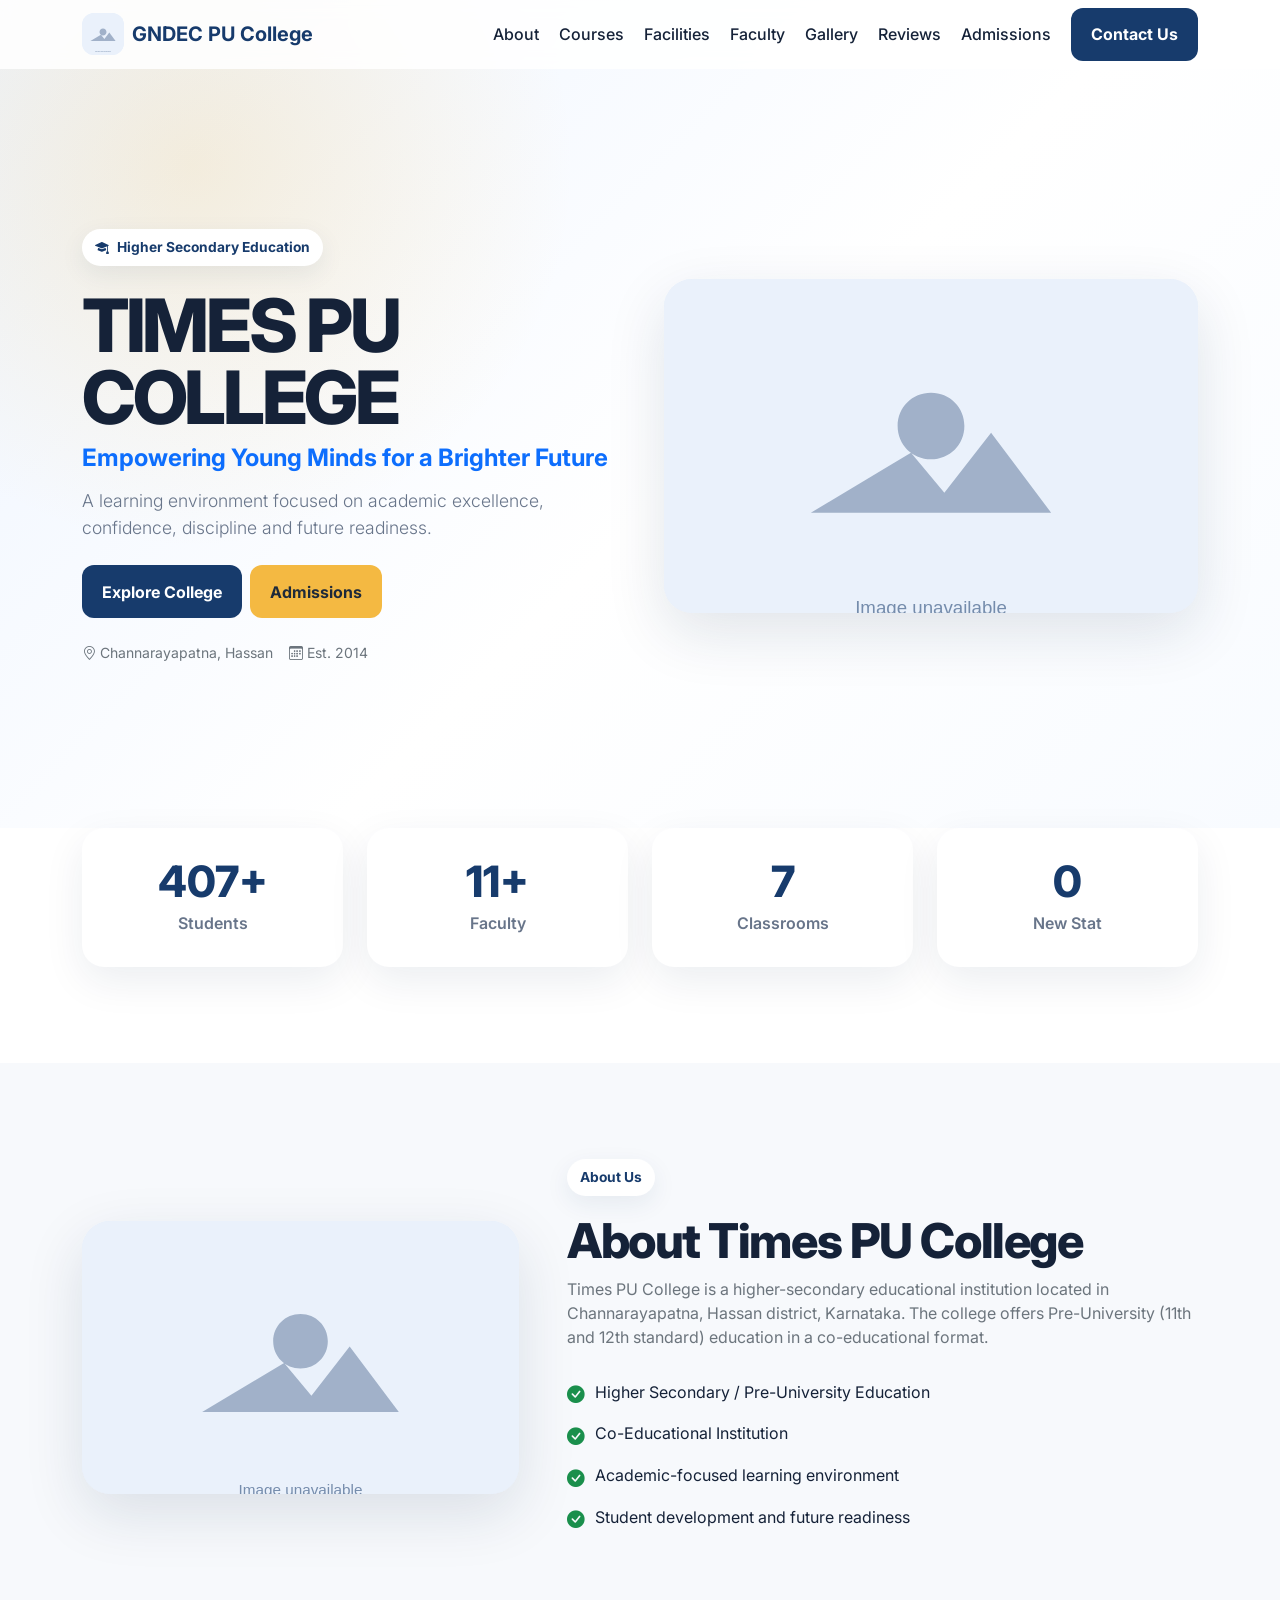
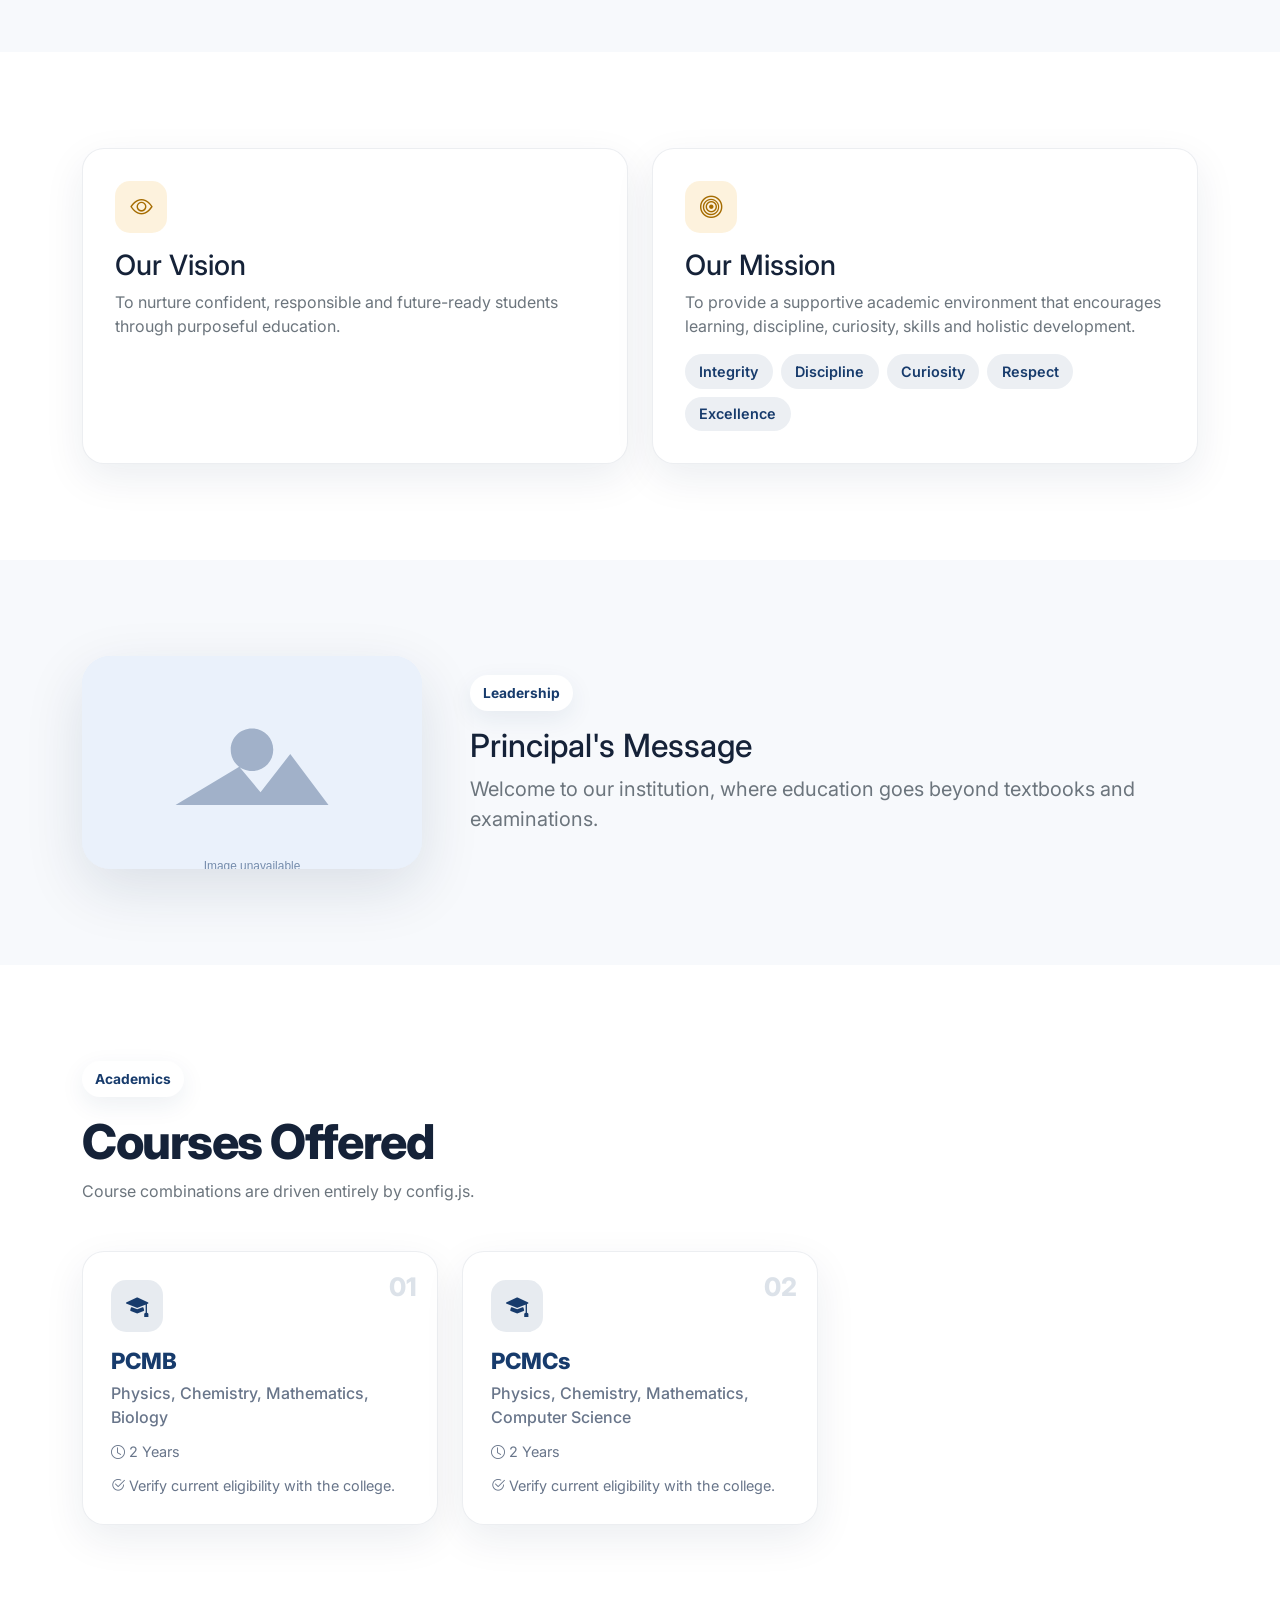
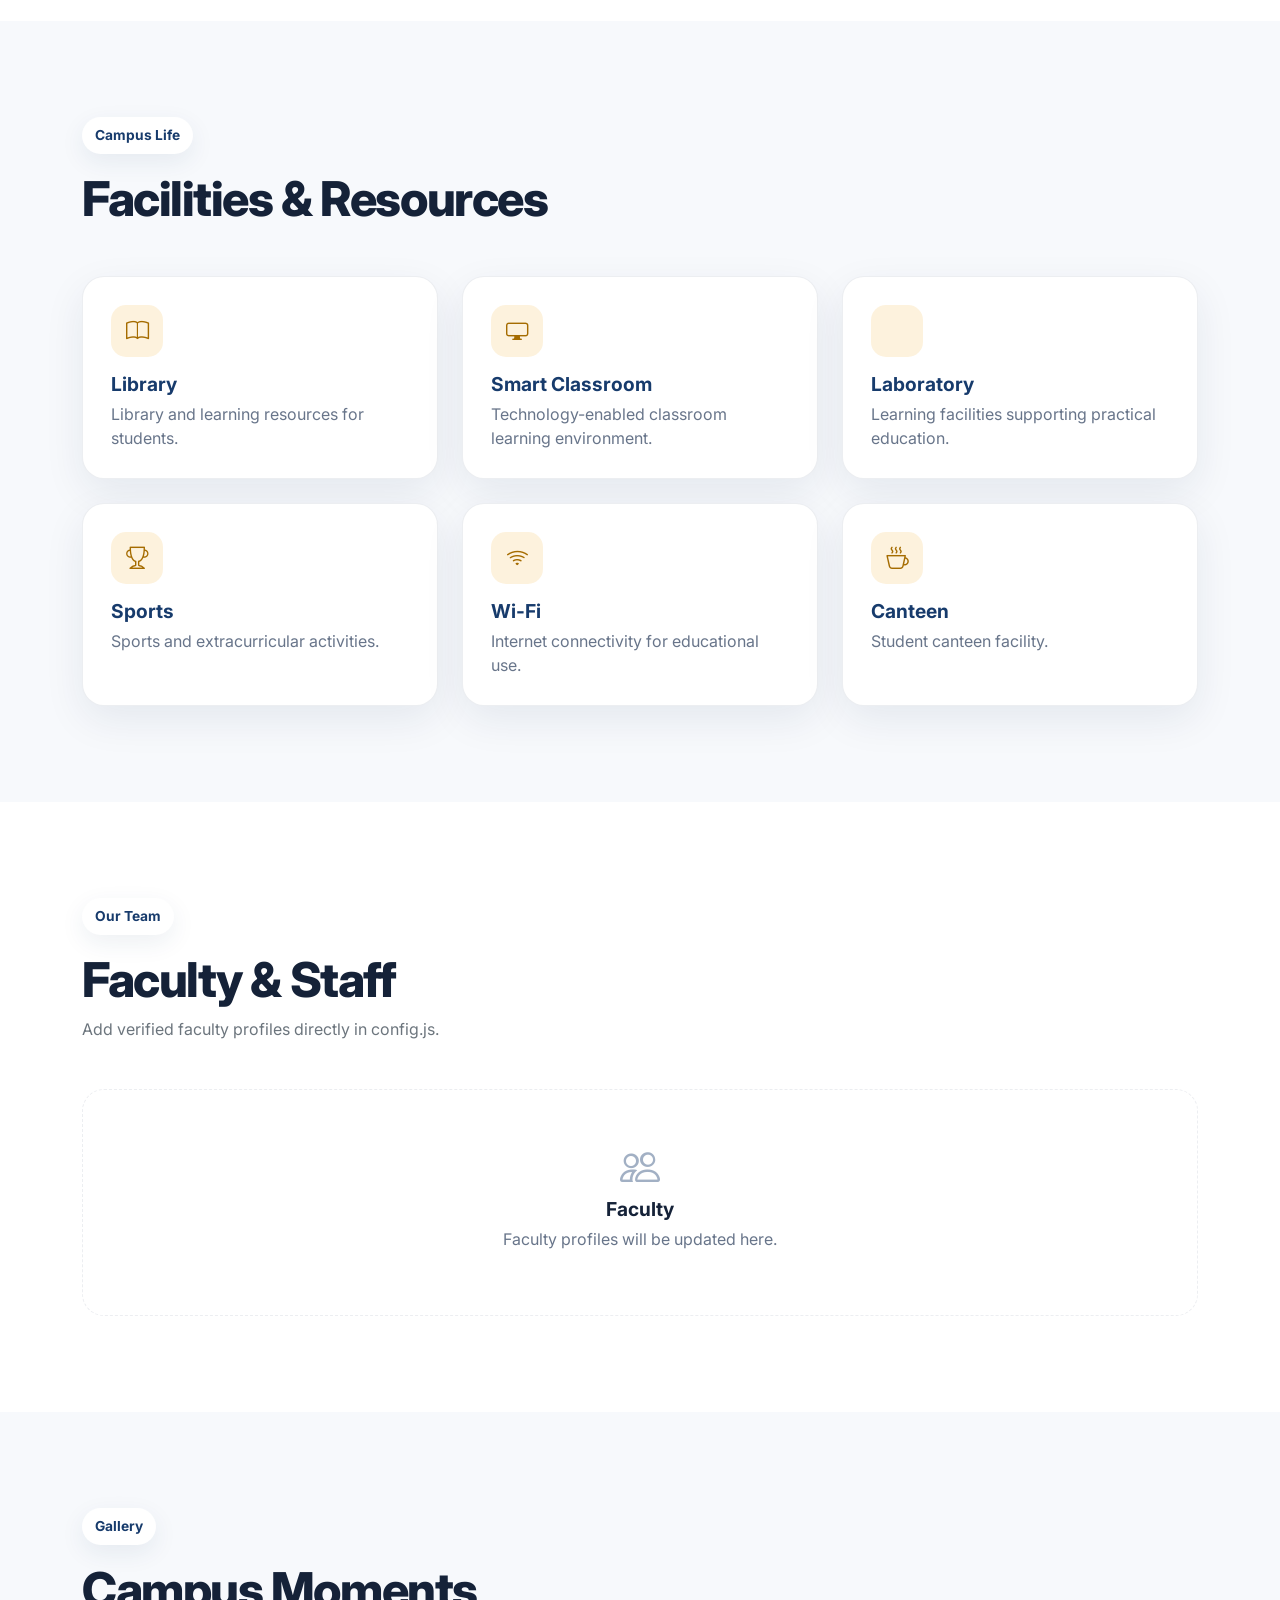
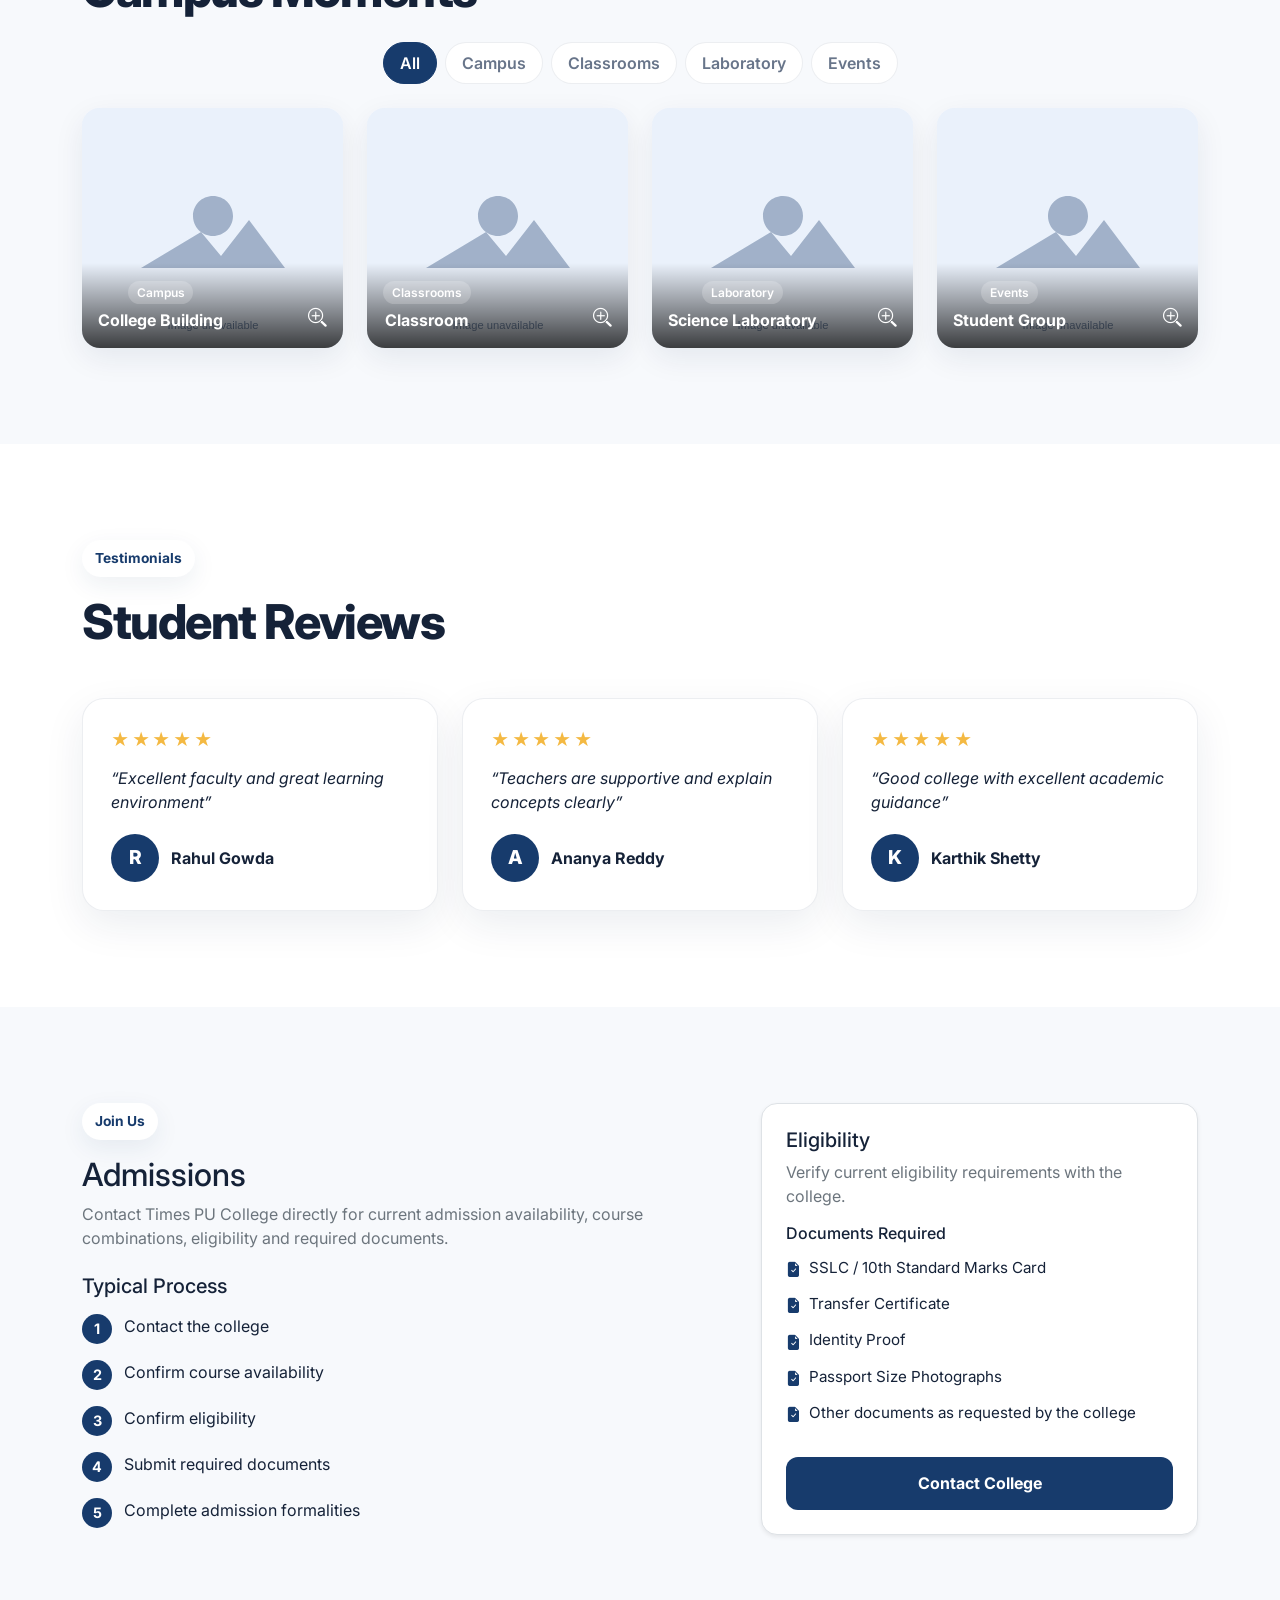
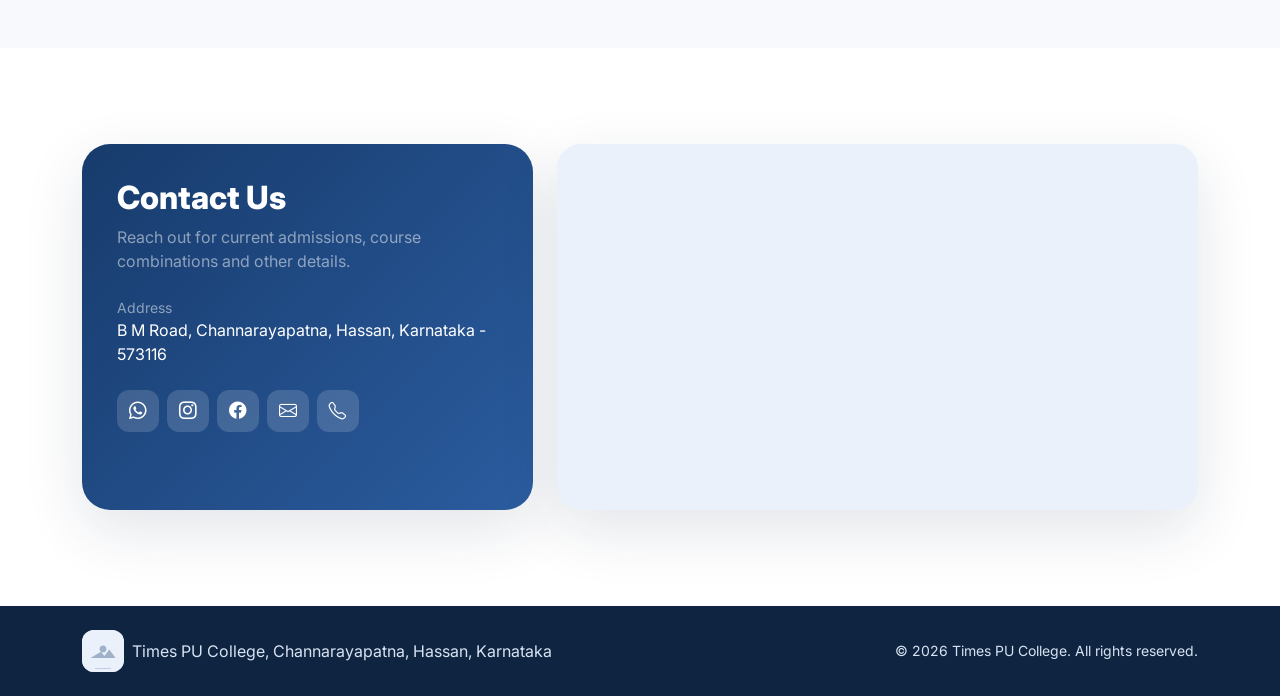
==== index.html @ 8fc11f00 "Add files via upload" ====
<!doctype html>
<html lang="en">
<head>
    <meta charset="utf-8">
    <meta name="viewport" content="width=device-width, initial-scale=1">
    <meta name="theme-color" content="#173b6c">
    <meta name="description" content="">
    <meta name="keywords" content="">
    <meta name="author" content="">
    <title>College</title>
    <link id="favicon" rel="icon" href="">
    <link rel="preconnect" href="https://fonts.googleapis.com">
    <link rel="preconnect" href="https://fonts.gstatic.com" crossorigin>
    <link href="https://fonts.googleapis.com/css2?family=Inter:wght@400;500;600;700;800&display=swap" rel="stylesheet">
    <link href="https://cdn.jsdelivr.net/npm/bootstrap@5.3.3/dist/css/bootstrap.min.css" rel="stylesheet">
    <link href="https://cdn.jsdelivr.net/npm/bootstrap-icons@1.11.3/font/bootstrap-icons.css" rel="stylesheet">
    <link rel="stylesheet" href="styles.css">
</head>
<body>

    <!-- Page loader -->
    <div id="pageLoader" class="loader">
        <div class="loader-wrap">
            <div class="loader-inner">
                <div class="loader-ring"></div>
                <img id="loaderLogo" class="loader-logo" alt="" data-college-logo>
            </div>
            <div id="loaderTitle" class="loader-brand"></div>
            <div id="loaderSubtitle" class="loader-subbrand"></div>
        </div>
    </div>

    <!-- Navigation -->
    <nav id="mainNavbar" class="navbar navbar-expand-lg fixed-top">
        <div class="container">
            <a class="navbar-brand d-flex align-items-center gap-2" href="#home">
                <img id="navLogo" class="brand-mark" alt="" data-college-logo>
                <span id="navCollegeName" class="fw-bold"></span>
            </a>
            <button class="navbar-toggler" type="button" data-bs-toggle="collapse" data-bs-target="#mainNav" aria-controls="mainNav" aria-expanded="false" aria-label="Toggle navigation">
                <span class="navbar-toggler-icon"></span>
            </button>
            <div id="mainNav" class="collapse navbar-collapse">
                <ul class="navbar-nav ms-auto align-items-lg-center gap-lg-1">
                    <li class="nav-item"><a class="nav-link" href="#about">About</a></li>
                    <li class="nav-item"><a class="nav-link" href="#courses">Courses</a></li>
                    <li class="nav-item"><a class="nav-link" href="#facilities">Facilities</a></li>
                    <li class="nav-item"><a class="nav-link" href="#faculty">Faculty</a></li>
                    <li class="nav-item"><a class="nav-link" href="#gallery">Gallery</a></li>
                    <li class="nav-item"><a class="nav-link" href="#reviews">Reviews</a></li>
                    <li class="nav-item"><a class="nav-link" href="#admissions">Admissions</a></li>
                    <li class="nav-item ms-lg-2"><a class="btn btn-brand" href="#contact">Contact Us</a></li>
                </ul>
            </div>
        </div>
    </nav>

    <!-- Hero -->
    <header id="home" class="hero">
        <div class="container">
            <div class="row align-items-center g-5">
                <div class="col-lg-6 reveal">
                    <span class="eyebrow"><i class="bi bi-mortarboard-fill"></i> Higher Secondary Education</span>
                    <h1 id="heroTitle" class="mt-4"></h1>
                    <h3 id="heroSubtitle" class="text-primary fw-bold"></h3>
                    <p id="heroDescription" class="lead mt-3"></p>
                    <div class="d-flex flex-wrap gap-2 mt-4">
                        <a id="heroPrimaryBtn" class="btn btn-brand" href="#about"></a>
                        <a id="heroSecondaryBtn" class="btn btn-gold" href="#admissions"></a>
                    </div>
                    <div class="d-flex flex-wrap gap-3 small text-secondary mt-4">
                        <span id="heroLocationWrap" class="d-none"><i class="bi bi-geo-alt me-1"></i><span id="heroLocation"></span></span>
                        <span id="heroEstYearWrap" class="d-none"><i class="bi bi-calendar3 me-1"></i>Est. <span id="heroEstYear"></span></span>
                    </div>
                </div>
                <div class="col-lg-6">
                    <img id="heroImage" class="hero-image reveal" alt="">
                </div>
            </div>
        </div>
    </header>

    <!-- Statistics -->
    <section id="statsSection" class="section-pad pt-0">
        <div class="container">
            <div id="statsGrid" class="row g-4"></div>
        </div>
    </section>

    <!-- About -->
    <section id="about" class="section-pad soft">
        <div class="container">
            <div class="row align-items-center g-5">
                <div class="col-lg-5">
                    <img id="aboutImage" class="hero-image" alt="">
                </div>
                <div class="col-lg-7">
                    <div class="section-title">
                        <span class="eyebrow">About Us</span>
                        <h2 id="aboutTitle" class="mt-3"></h2>
                        <p id="aboutDescription" class="text-secondary"></p>
                    </div>
                    <ul id="aboutHighlights" class="highlight-list list-unstyled mt-4"></ul>
                </div>
            </div>
        </div>
    </section>

    <!-- Vision & Mission -->
    <section id="visionMissionSection" class="section-pad">
        <div class="container">
            <div class="row g-4">
                <div class="col-lg-6">
                    <div class="v-card h-100">
                        <div class="feature-icon mb-3"><i class="bi bi-eye"></i></div>
                        <h3>Our Vision</h3>
                        <p id="visionText" class="text-secondary mb-0"></p>
                    </div>
                </div>
                <div class="col-lg-6">
                    <div class="v-card h-100">
                        <div class="feature-icon mb-3"><i class="bi bi-bullseye"></i></div>
                        <h3>Our Mission</h3>
                        <p id="missionText" class="text-secondary mb-3"></p>
                        <div id="valuesGrid" class="values-grid"></div>
                    </div>
                </div>
            </div>
        </div>
    </section>

    <!-- Principal -->
    <section id="principalSection" class="section-pad soft">
        <div class="container">
            <div class="row align-items-center g-5">
                <div class="col-lg-4">
                    <img id="principalImage" class="hero-image" alt="">
                </div>
                <div class="col-lg-8">
                    <span class="eyebrow">Leadership</span>
                    <h2 class="mt-3">Principal's Message</h2>
                    <div id="principalMessage" class="fs-5 text-secondary mb-3"></div>
                    <div id="principalName" class="fw-bold"></div>
                    <div id="principalDesignation" class="text-primary fw-semibold"></div>
                    <div id="principalPlaceholder" class="alert alert-light border mt-3 d-none">Principal information can be added through config.js.</div>
                </div>
            </div>
        </div>
    </section>

    <!-- Courses -->
    <section id="courses" class="section-pad">
        <div class="container">
            <div class="section-title mb-5">
                <span class="eyebrow">Academics</span>
                <h2 class="mt-3">Courses Offered</h2>
                <p class="text-secondary">Course combinations are driven entirely by config.js.</p>
            </div>
            <div id="coursesGrid" class="row g-4"></div>
        </div>
    </section>

    <!-- Facilities -->
    <section id="facilities" class="section-pad soft">
        <div class="container">
            <div class="section-title mb-5">
                <span class="eyebrow">Campus Life</span>
                <h2 class="mt-3">Facilities &amp; Resources</h2>
            </div>
            <div id="facilitiesGrid" class="row g-4"></div>
        </div>
    </section>

    <!-- Faculty -->
    <section id="faculty" class="section-pad">
        <div class="container">
            <div class="section-title mb-5">
                <span class="eyebrow">Our Team</span>
                <h2 class="mt-3">Faculty &amp; Staff</h2>
                <p class="text-secondary">Add verified faculty profiles directly in config.js.</p>
            </div>
            <div id="facultyGrid" class="row g-4"></div>
        </div>
    </section>

    <!-- Achievements (auto-hidden when empty) -->
    <section id="achievementsSection" class="section-pad soft d-none">
        <div class="container">
            <div class="section-title mb-5">
                <span class="eyebrow">Milestones</span>
                <h2 class="mt-3">Achievements</h2>
            </div>
            <div id="achievementsGrid" class="row g-4"></div>
        </div>
    </section>

    <!-- Gallery -->
    <section id="gallery" class="section-pad soft">
        <div class="container">
            <div class="section-title mb-4">
                <span class="eyebrow">Gallery</span>
                <h2 class="mt-3">Campus Moments</h2>
            </div>
            <div id="galleryFilters" class="gallery-filters mb-4"></div>
            <div id="galleryGrid" class="row g-4"></div>
        </div>
    </section>

    <!-- Reviews -->
    <section id="reviews" class="section-pad">
        <div class="container">
            <div class="section-title mb-5">
                <span class="eyebrow">Testimonials</span>
                <h2 class="mt-3">Student Reviews</h2>
            </div>
            <div id="reviewsGrid" class="row g-4"></div>
        </div>
    </section>

    <!-- Admissions -->
    <section id="admissions" class="section-pad soft">
        <div class="container">
            <div class="row g-5 align-items-start">
                <div class="col-lg-7">
                    <span class="eyebrow">Join Us</span>
                    <h2 id="admissionTitle" class="mt-3"></h2>
                    <p id="admissionDescription" class="text-secondary"></p>
                    <h5 class="mt-4">Typical Process</h5>
                    <ol id="admissionProcess" class="process-list list-unstyled"></ol>
                </div>
                <div class="col-lg-5">
                    <div class="p-4 rounded-4 bg-white shadow-sm border">
                        <h5>Eligibility</h5>
                        <p id="admissionEligibility" class="text-secondary"></p>
                        <h6 id="admissionDocumentsTitle" class="mt-3 d-none">Documents Required</h6>
                        <ul id="admissionDocuments" class="documents-list list-unstyled"></ul>
                        <a href="#contact" class="btn btn-brand w-100 mt-2">Contact College</a>
                    </div>
                </div>
            </div>
        </div>
    </section>

    <!-- Contact -->
    <section id="contact" class="section-pad">
        <div class="container">
            <div class="row g-4 align-items-stretch">
                <div class="col-lg-5">
                    <div class="contact-card h-100">
                        <h2>Contact Us</h2>
                        <p class="text-white-50">Reach out for current admissions, course combinations and other details.</p>
                        <div class="mt-4">
                            <div id="contactAddressWrap" class="mb-3 d-none">
                                <div class="small text-white-50">Address</div>
                                <div id="contactAddress"></div>
                            </div>
                            <div id="contactPhone1Wrap" class="mb-3 d-none">
                                <div class="small text-white-50">Phone</div>
                                <a id="contactPhone1" href="#"></a>
                            </div>
                            <div id="contactPhone2Wrap" class="mb-3 d-none">
                                <div class="small text-white-50">Alternate Phone</div>
                                <a id="contactPhone2" href="#"></a>
                            </div>
                            <div id="contactEmailWrap" class="mb-3 d-none">
                                <div class="small text-white-50">Email</div>
                                <a id="contactEmail" href="#"></a>
                            </div>
                            <div id="officeHoursWrap" class="mb-3 d-none">
                                <div class="small text-white-50">Office Hours</div>
                                <div id="officeHours"></div>
                            </div>
                        </div>
                        <div id="socialLinks" class="d-flex flex-wrap gap-2 mt-4" ></div>
                    </div>
                </div>
                <div class="col-lg-7">
                    <iframe id="mapFrame" class="map-frame" loading="lazy" allowfullscreen referrerpolicy="no-referrer-when-downgrade" title="Map"></iframe>
                </div>
            </div>
        </div>
    </section>

    <!-- Footer -->
    <footer class="footer py-4">
        <div class="container d-flex flex-column flex-md-row align-items-center justify-content-between gap-3">
            <div class="d-flex align-items-center gap-2">
                <img id="footerLogo" class="brand-mark" alt="" data-college-logo>
                <span id="footerText"></span>
            </div>
            <div class="small">
                &copy; <span id="currentYear"></span> <span id="footerCollegeName"></span>. All rights reserved.
            </div>
        </div>
    </footer>

    <!-- Gallery Modal -->
    <div class="modal fade" id="galleryModal" tabindex="-1" aria-hidden="true">
        <div class="modal-dialog modal-xl modal-dialog-centered">
            <div class="modal-content bg-dark border-0">
                <div class="modal-header border-0">
                    <div>
                        <h5 id="galleryModalTitle" class="modal-title text-white"></h5>
                        <small id="galleryModalDescription" class="text-white-50"></small>
                    </div>
                    <button type="button" class="btn-close btn-close-white" data-bs-dismiss="modal" aria-label="Close"></button>
                </div>
                <div class="modal-body pt-0">
                    <img id="galleryModalImage" class="w-100 rounded-3" alt="">
                </div>
            </div>
        </div>
    </div>

    <script src="config.js"></script>
    <script src="script.js"></script>
    <script src="https://cdn.jsdelivr.net/npm/bootstrap@5.3.3/dist/js/bootstrap.bundle.min.js"></script>
</body>
</html>
---- styles.css ----
/*
 * =========================================================
 *  COLLEGE WEBSITE - STYLES
 * =========================================================
 *  Styling only. No college-specific content.
 * =========================================================
 */

:root {
    --primary: #173b6c;
    --primary-dark: #102e54;
    --secondary: #f4b942;
    --ink: #152238;
    --muted: #68758a;
    --surface: #f7f9fc;
    --border: rgba(20, 40, 80, 0.08);
    --shadow: 0 20px 60px rgba(18, 42, 74, 0.12);
}

* {
    box-sizing: border-box;
}

html {
    scroll-behavior: smooth;
}

body {
    font-family: "Inter", system-ui, -apple-system, BlinkMacSystemFont, "Segoe UI", sans-serif;
    color: var(--ink);
    background: #fff;
    -webkit-font-smoothing: antialiased;
}


/* =========================================================
 * NAVBAR
 * ========================================================= */

.navbar {
    transition: background-color 0.25s ease, box-shadow 0.25s ease;
    background: rgba(255, 255, 255, 0.85);
    backdrop-filter: blur(8px);
    -webkit-backdrop-filter: blur(8px);
}

.navbar.navbar-scrolled {
    background: rgba(255, 255, 255, 0.97);
    box-shadow: 0 8px 28px rgba(20, 40, 80, 0.10);
}

.navbar-brand {
    color: var(--primary);
    font-weight: 800;
}

.navbar-brand:hover {
    color: var(--primary-dark);
}

.brand-mark {
    width: 42px;
    height: 42px;
    border-radius: 12px;
    object-fit: cover;
    background: #eaf1fb;
}

.nav-link {
    color: var(--ink);
    font-weight: 500;
    position: relative;
}

.nav-link:hover,
.nav-link.active {
    color: var(--primary);
}

.nav-link.active::after {
    content: "";
    position: absolute;
    left: 0.5rem;
    right: 0.5rem;
    bottom: 0.1rem;
    height: 2px;
    background: var(--secondary);
    border-radius: 2px;
}


/* =========================================================
 * HERO
 * ========================================================= */

.hero {
    min-height: 92vh;
    display: grid;
    place-items: center;
    background:
        radial-gradient(circle at 15% 20%, rgba(244, 185, 66, 0.18), transparent 30%),
        linear-gradient(135deg, #edf4ff 0%, #fff 55%, #f8fbff 100%);
    padding: 9rem 0 5rem;
}

.hero-image {
    border-radius: 28px;
    box-shadow: var(--shadow);
    width: 100%;
    aspect-ratio: 16 / 10;
    object-fit: cover;
    background: #eaf1fb;
}

.eyebrow {
    display: inline-flex;
    align-items: center;
    gap: 0.5rem;
    padding: 0.5rem 0.8rem;
    border-radius: 999px;
    background: #fff;
    box-shadow: 0 8px 24px rgba(23, 59, 108, 0.08);
    font-weight: 700;
    color: var(--primary);
    font-size: 0.86rem;
}

.hero h1 {
    font-size: clamp(2.4rem, 6vw, 4.6rem);
    line-height: 0.98;
    font-weight: 800;
    letter-spacing: -0.045em;
    color: var(--ink);
    word-break: break-word;
}

.hero h3 {
    font-size: clamp(1.1rem, 2.2vw, 1.5rem);
    margin-top: 0.6rem;
}

.hero .lead {
    color: var(--muted);
    font-size: 1.1rem;
    max-width: 620px;
}


/* =========================================================
 * BUTTONS
 * ========================================================= */

.btn-brand {
    background: var(--primary);
    color: #fff;
    border: none;
    padding: 0.9rem 1.25rem;
    border-radius: 12px;
    font-weight: 700;
    transition: background 0.2s ease, transform 0.2s ease;
}

.btn-brand:hover,
.btn-brand:focus {
    background: var(--primary-dark);
    color: #fff;
    transform: translateY(-1px);
}

.btn-gold {
    background: var(--secondary);
    color: #1e2a3a;
    border: none;
    padding: 0.9rem 1.25rem;
    border-radius: 12px;
    font-weight: 700;
    transition: transform 0.2s ease, box-shadow 0.2s ease;
}

.btn-gold:hover,
.btn-gold:focus {
    color: #1e2a3a;
    transform: translateY(-1px);
    box-shadow: 0 10px 24px rgba(244, 185, 66, 0.35);
}


/* =========================================================
 * SECTION LAYOUT
 * ========================================================= */

.section-pad {
    padding: 6rem 0;
}

.section-title {
    max-width: 760px;
}

.section-title h2 {
    font-size: clamp(1.9rem, 4vw, 3rem);
    font-weight: 800;
    letter-spacing: -0.03em;
}

.section-title p {
    color: var(--muted);
}

.soft {
    background: var(--surface);
}


/* =========================================================
 * STATISTICS
 * ========================================================= */

.stat-card {
    border: 0;
    border-radius: 22px;
    box-shadow: 0 14px 40px rgba(18, 42, 74, 0.08);
    height: 100%;
    background: #fff;
    padding: 2rem 1rem;
    text-align: center;
}

.stat-number {
    font-size: clamp(2rem, 4vw, 2.7rem);
    font-weight: 800;
    color: var(--primary);
    line-height: 1;
}

.stat-label {
    color: var(--muted);
    font-weight: 600;
    margin-top: 0.5rem;
}


/* =========================================================
 * ABOUT / VISION / MISSION
 * ========================================================= */

.v-card {
    padding: 2rem;
    border-radius: 22px;
    box-shadow: 0 14px 40px rgba(18, 42, 74, 0.08);
    background: #fff;
    border: 1px solid var(--border);
}

.feature-icon {
    width: 52px;
    height: 52px;
    border-radius: 15px;
    display: grid;
    place-items: center;
    background: rgba(244, 185, 66, 0.18);
    color: #a56c00;
    font-size: 1.4rem;
}

.highlight-list li {
    display: flex;
    align-items: flex-start;
    gap: 0.6rem;
    padding: 0.4rem 0;
    color: var(--ink);
}

.highlight-list li i {
    color: #1a8f4c;
    font-size: 1.1rem;
    margin-top: 0.15rem;
}

.values-grid {
    display: flex;
    flex-wrap: wrap;
    gap: 0.5rem;
}

.value-pill {
    background: rgba(23, 59, 108, 0.08);
    color: var(--primary);
    font-weight: 600;
    padding: 0.4rem 0.9rem;
    border-radius: 999px;
    font-size: 0.9rem;
}


/* =========================================================
 * COURSES
 * ========================================================= */

.course-card {
    background: #fff;
    border-radius: 22px;
    box-shadow: 0 14px 40px rgba(18, 42, 74, 0.08);
    padding: 1.75rem;
    position: relative;
    height: 100%;
    border: 1px solid var(--border);
    transition: transform 0.25s ease, box-shadow 0.25s ease;
}

.course-card:hover {
    transform: translateY(-4px);
    box-shadow: 0 20px 50px rgba(18, 42, 74, 0.12);
}

.course-number {
    position: absolute;
    top: 1rem;
    right: 1.25rem;
    font-weight: 800;
    color: rgba(23, 59, 108, 0.15);
    font-size: 1.6rem;
}

.course-icon {
    width: 52px;
    height: 52px;
    border-radius: 15px;
    display: grid;
    place-items: center;
    background: rgba(23, 59, 108, 0.10);
    color: var(--primary);
    font-size: 1.4rem;
    margin-bottom: 1rem;
}

.course-card h3 {
    font-size: 1.4rem;
    font-weight: 800;
    color: var(--primary);
    margin-bottom: 0.4rem;
}

.course-full-name {
    color: var(--muted);
    font-weight: 500;
    margin-bottom: 0.75rem;
}

.course-meta {
    display: flex;
    gap: 0.75rem;
    flex-wrap: wrap;
    color: var(--muted);
    font-size: 0.9rem;
    margin-top: 0.75rem;
}

.course-meta i {
    margin-right: 0.25rem;
}


/* =========================================================
 * FACILITIES
 * ========================================================= */

.facility-card {
    background: #fff;
    border-radius: 22px;
    box-shadow: 0 14px 40px rgba(18, 42, 74, 0.08);
    padding: 1.75rem;
    height: 100%;
    border: 1px solid var(--border);
    transition: transform 0.25s ease;
}

.facility-card:hover {
    transform: translateY(-4px);
}

.facility-icon {
    width: 52px;
    height: 52px;
    border-radius: 15px;
    display: grid;
    place-items: center;
    background: rgba(244, 185, 66, 0.18);
    color: #a56c00;
    font-size: 1.4rem;
    margin-bottom: 1rem;
}

.facility-card h3 {
    font-size: 1.2rem;
    font-weight: 700;
    color: var(--primary);
    margin-bottom: 0.4rem;
}

.facility-card p {
    color: var(--muted);
    margin-bottom: 0;
}


/* =========================================================
 * FACULTY
 * ========================================================= */

.faculty-card {
    background: #fff;
    border-radius: 22px;
    box-shadow: 0 14px 40px rgba(18, 42, 74, 0.08);
    overflow: hidden;
    height: 100%;
    border: 1px solid var(--border);
}

.faculty-card img {
    width: 100%;
    height: 260px;
    object-fit: cover;
    background: #eaf1fb;
}

.faculty-content {
    padding: 1.25rem;
}

.faculty-content h3 {
    font-size: 1.1rem;
    font-weight: 700;
    margin-bottom: 0.25rem;
    color: var(--ink);
}

.faculty-role {
    color: var(--primary);
    font-weight: 600;
    font-size: 0.95rem;
}

.faculty-subject {
    color: var(--muted);
    font-size: 0.9rem;
    margin-top: 0.25rem;
}


/* =========================================================
 * ACHIEVEMENTS
 * ========================================================= */

.achievement-card {
    background: #fff;
    border-radius: 22px;
    box-shadow: 0 14px 40px rgba(18, 42, 74, 0.08);
    overflow: hidden;
    height: 100%;
    border: 1px solid var(--border);
}

.achievement-card img {
    width: 100%;
    height: 220px;
    object-fit: cover;
}

.achievement-content {
    padding: 1.5rem;
}

.achievement-year {
    display: inline-block;
    background: rgba(244, 185, 66, 0.25);
    color: #86560a;
    padding: 0.2rem 0.7rem;
    border-radius: 999px;
    font-weight: 700;
    font-size: 0.8rem;
    margin-bottom: 0.5rem;
}


/* =========================================================
 * GALLERY
 * ========================================================= */

.gallery-filters {
    display: flex;
    flex-wrap: wrap;
    gap: 0.5rem;
    justify-content: center;
}

.gallery-filter {
    background: #fff;
    border: 1px solid var(--border);
    color: var(--muted);
    padding: 0.5rem 1rem;
    border-radius: 999px;
    font-weight: 600;
    cursor: pointer;
    transition: all 0.2s ease;
}

.gallery-filter:hover {
    color: var(--primary);
    border-color: var(--primary);
}

.gallery-filter.active {
    background: var(--primary);
    color: #fff;
    border-color: var(--primary);
}

.gallery-item {
    display: block;
}

.gallery-card {
    display: block;
    width: 100%;
    padding: 0;
    border: 0;
    background: transparent;
    border-radius: 18px;
    overflow: hidden;
    position: relative;
    cursor: pointer;
    box-shadow: 0 10px 30px rgba(18, 42, 74, 0.08);
}

.gallery-card img {
    width: 100%;
    height: 240px;
    object-fit: cover;
    display: block;
    transition: transform 0.45s ease;
    background: #eaf1fb;
}

.gallery-card:hover img {
    transform: scale(1.05);
}

.gallery-overlay {
    position: absolute;
    inset: auto 0 0 0;
    padding: 1rem;
    color: #fff;
    background: linear-gradient(transparent, rgba(0, 0, 0, 0.75));
    display: flex;
    align-items: flex-end;
    justify-content: space-between;
    gap: 0.5rem;
}

.gallery-overlay span {
    display: inline-block;
    background: rgba(255, 255, 255, 0.2);
    padding: 0.15rem 0.55rem;
    border-radius: 999px;
    font-size: 0.75rem;
    font-weight: 600;
    margin-bottom: 0.25rem;
}

.gallery-overlay strong {
    display: block;
    font-size: 1rem;
}

.gallery-overlay i {
    font-size: 1.2rem;
}


/* =========================================================
 * REVIEWS
 * ========================================================= */

.review-card {
    background: #fff;
    border-radius: 22px;
    box-shadow: 0 14px 40px rgba(18, 42, 74, 0.08);
    padding: 1.75rem;
    height: 100%;
    border: 1px solid var(--border);
}

.review-stars {
    color: var(--secondary);
    font-size: 1.1rem;
    letter-spacing: 0.15em;
    margin-bottom: 0.75rem;
}

.review-card blockquote {
    color: var(--ink);
    font-style: italic;
    line-height: 1.5;
    margin-bottom: 1.25rem;
}

.review-user {
    display: flex;
    align-items: center;
    gap: 0.75rem;
}

.review-user img,
.review-avatar {
    width: 48px;
    height: 48px;
    border-radius: 50%;
    object-fit: cover;
    background: var(--primary);
}

.review-avatar {
    display: grid;
    place-items: center;
    color: #fff;
    font-weight: 800;
    font-size: 1.2rem;
}

.review-user strong {
    display: block;
    color: var(--ink);
}

.review-user small {
    color: var(--muted);
}


/* =========================================================
 * ADMISSIONS
 * ========================================================= */

.process-list li {
    display: flex;
    align-items: flex-start;
    gap: 0.75rem;
    padding: 0.5rem 0;
}

.step-number {
    flex: 0 0 auto;
    display: inline-grid;
    place-items: center;
    width: 30px;
    height: 30px;
    border-radius: 50%;
    background: var(--primary);
    color: #fff;
    font-weight: 700;
    font-size: 0.9rem;
}

.documents-list li {
    display: flex;
    align-items: flex-start;
    gap: 0.5rem;
    padding: 0.35rem 0;
    color: var(--ink);
    font-size: 0.95rem;
}

.documents-list li i {
    color: var(--primary);
    margin-top: 0.15rem;
}


/* =========================================================
 * CONTACT
 * ========================================================= */

.contact-card {
    background: linear-gradient(135deg, var(--primary), #2b5c9f);
    color: #fff;
    border-radius: 28px;
    padding: 2.2rem;
    box-shadow: var(--shadow);
}

.contact-card h2 {
    font-weight: 800;
}

.contact-card a {
    color: #fff;
    text-decoration: none;
    word-break: break-word;
}

.contact-card a:hover {
    text-decoration: underline;
}

.map-frame {
    border: 0;
    border-radius: 24px;
    width: 100%;
    height: 100%;
    min-height: 360px;
    box-shadow: var(--shadow);
    background: #eaf1fb;
}

.social-link {
    width: 42px;
    height: 42px;
    display: grid;
    place-items: center;
    border-radius: 12px;
    background: rgba(255, 255, 255, 0.15);
    color: #fff;
    text-decoration: none;
    font-size: 1.1rem;
    transition: background 0.2s ease, transform 0.2s ease, color 0.2s ease;
}

.social-link:hover {
    background: rgba(255, 255, 255, 0.28);
    color: #fff;
    transform: translateY(-2px);
}

/* Brand colours on hover so each icon reads as its platform logo. */
.social-link[data-platform="facebook"]:hover  { background: #1877F2; }
.social-link[data-platform="instagram"]:hover { background: linear-gradient(45deg,#f09433,#e6683c,#dc2743,#cc2366,#bc1888); }
.social-link[data-platform="youtube"]:hover   { background: #FF0000; }
.social-link[data-platform="twitter"]:hover,
.social-link[data-platform="x"]:hover         { background: #000000; }
.social-link[data-platform="linkedin"]:hover  { background: #0A66C2; }
.social-link[data-platform="whatsapp"]:hover  { background: #25D366; }
.social-link[data-platform="email"]:hover     { background: #EA4335; }
.social-link[data-platform="phone"]:hover     { background: #f4b942; color: #173b6c; }


/* =========================================================
 * FOOTER
 * ========================================================= */

.footer {
    background: #0e2441;
    color: #d8e3f1;
}

.footer a {
    color: #d8e3f1;
    text-decoration: none;
}


/* =========================================================
 * EMPTY STATE
 * ========================================================= */

.empty-state {
    text-align: center;
    padding: 3rem 1rem;
    color: var(--muted);
    background: #fff;
    border-radius: 22px;
    border: 1px dashed var(--border);
}

.empty-state i {
    font-size: 2.5rem;
    color: var(--primary);
    opacity: 0.4;
    margin-bottom: 0.75rem;
}

.empty-state h3 {
    color: var(--ink);
    font-size: 1.2rem;
    font-weight: 700;
    margin-bottom: 0.4rem;
}


/* =========================================================
 * LOADER
 * ========================================================= */

.loader {
    position: fixed;
    inset: 0;
    background: #0d2340;
    z-index: 9999;
    display: grid;
    place-items: center;
    transition: opacity 0.6s ease, visibility 0.6s ease;
}

.loader.hide {
    opacity: 0;
    visibility: hidden;
    pointer-events: none;
}

.loader-wrap {
    text-align: center;
    color: #fff;
}

.loader-inner {
    position: relative;
    width: 90px;
    height: 90px;
    margin: 0 auto 1.2rem;
}

.loader-ring {
    width: 90px;
    height: 90px;
    border-radius: 50%;
    border: 4px solid rgba(255, 255, 255, 0.2);
    border-top-color: var(--secondary);
    animation: spin 1s linear infinite;
}

.loader-logo {
    width: 60px;
    height: 60px;
    border-radius: 15px;
    object-fit: cover;
    position: absolute;
    top: 50%;
    left: 50%;
    transform: translate(-50%, -50%);
}

.loader-brand {
    font-weight: 800;
    letter-spacing: 0.05em;
    font-size: 1.1rem;
}

.loader-subbrand {
    font-size: 0.85rem;
    color: rgba(255, 255, 255, 0.65);
    margin-top: 0.35rem;
}


/* =========================================================
 * ANIMATIONS
 * ========================================================= */

.reveal {
    animation: reveal 0.7s both;
}

@keyframes spin {
    to { transform: rotate(360deg); }
}

@keyframes reveal {
    from { opacity: 0; transform: translateY(16px); }
    to { opacity: 1; transform: none; }
}


/* =========================================================
 * RESPONSIVE
 * ========================================================= */

@media (max-width: 991px) {
    .hero {
        padding: 7rem 0 3rem;
        min-height: auto;
    }

    .section-pad {
        padding: 4rem 0;
    }

    .hero-image {
        margin-top: 2rem;
    }

    .navbar-collapse {
        background: #fff;
        margin-top: 0.5rem;
        padding: 1rem;
        border-radius: 14px;
        box-shadow: 0 12px 40px rgba(18, 42, 74, 0.15);
    }

    .map-frame {
        min-height: 300px;
    }
}

@media (max-width: 575px) {
    .section-pad {
        padding: 3rem 0;
    }

    .contact-card {
        padding: 1.5rem;
    }

    .gallery-card img {
        height: 180px;
    }
}
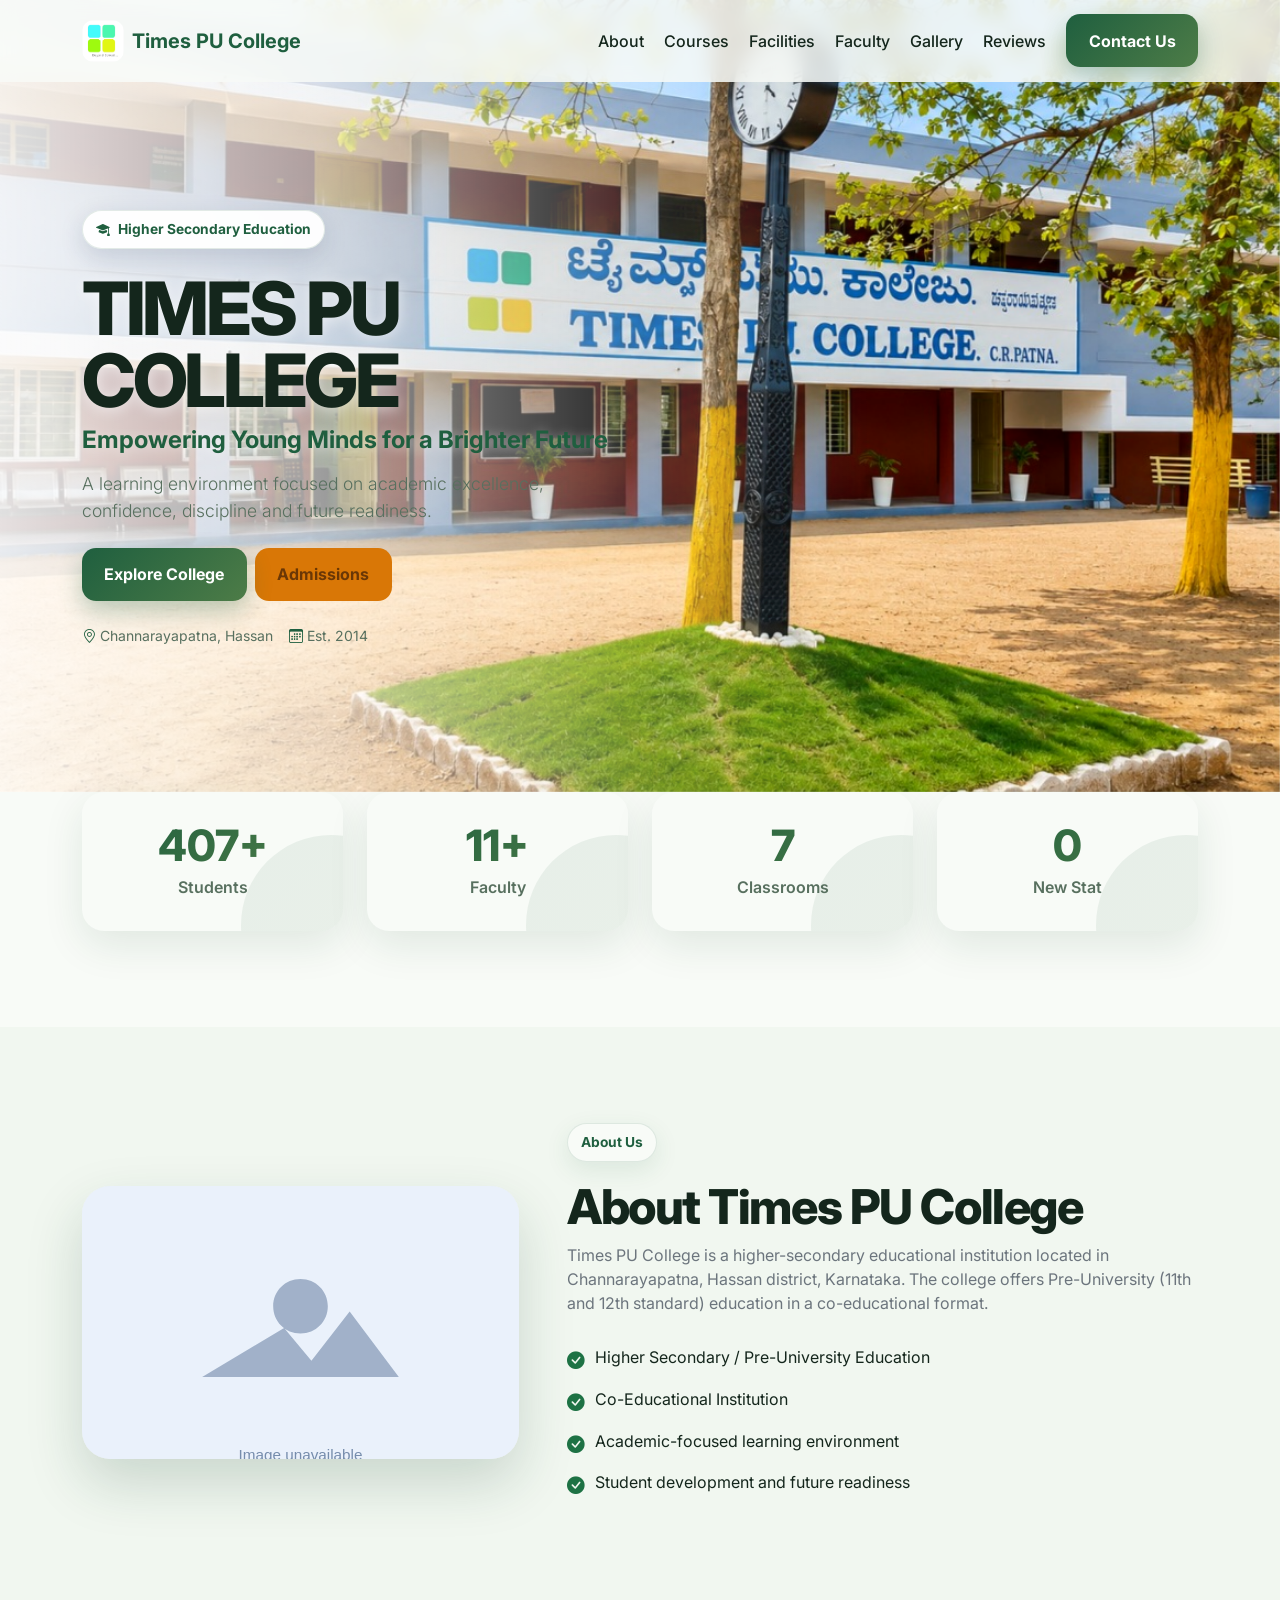
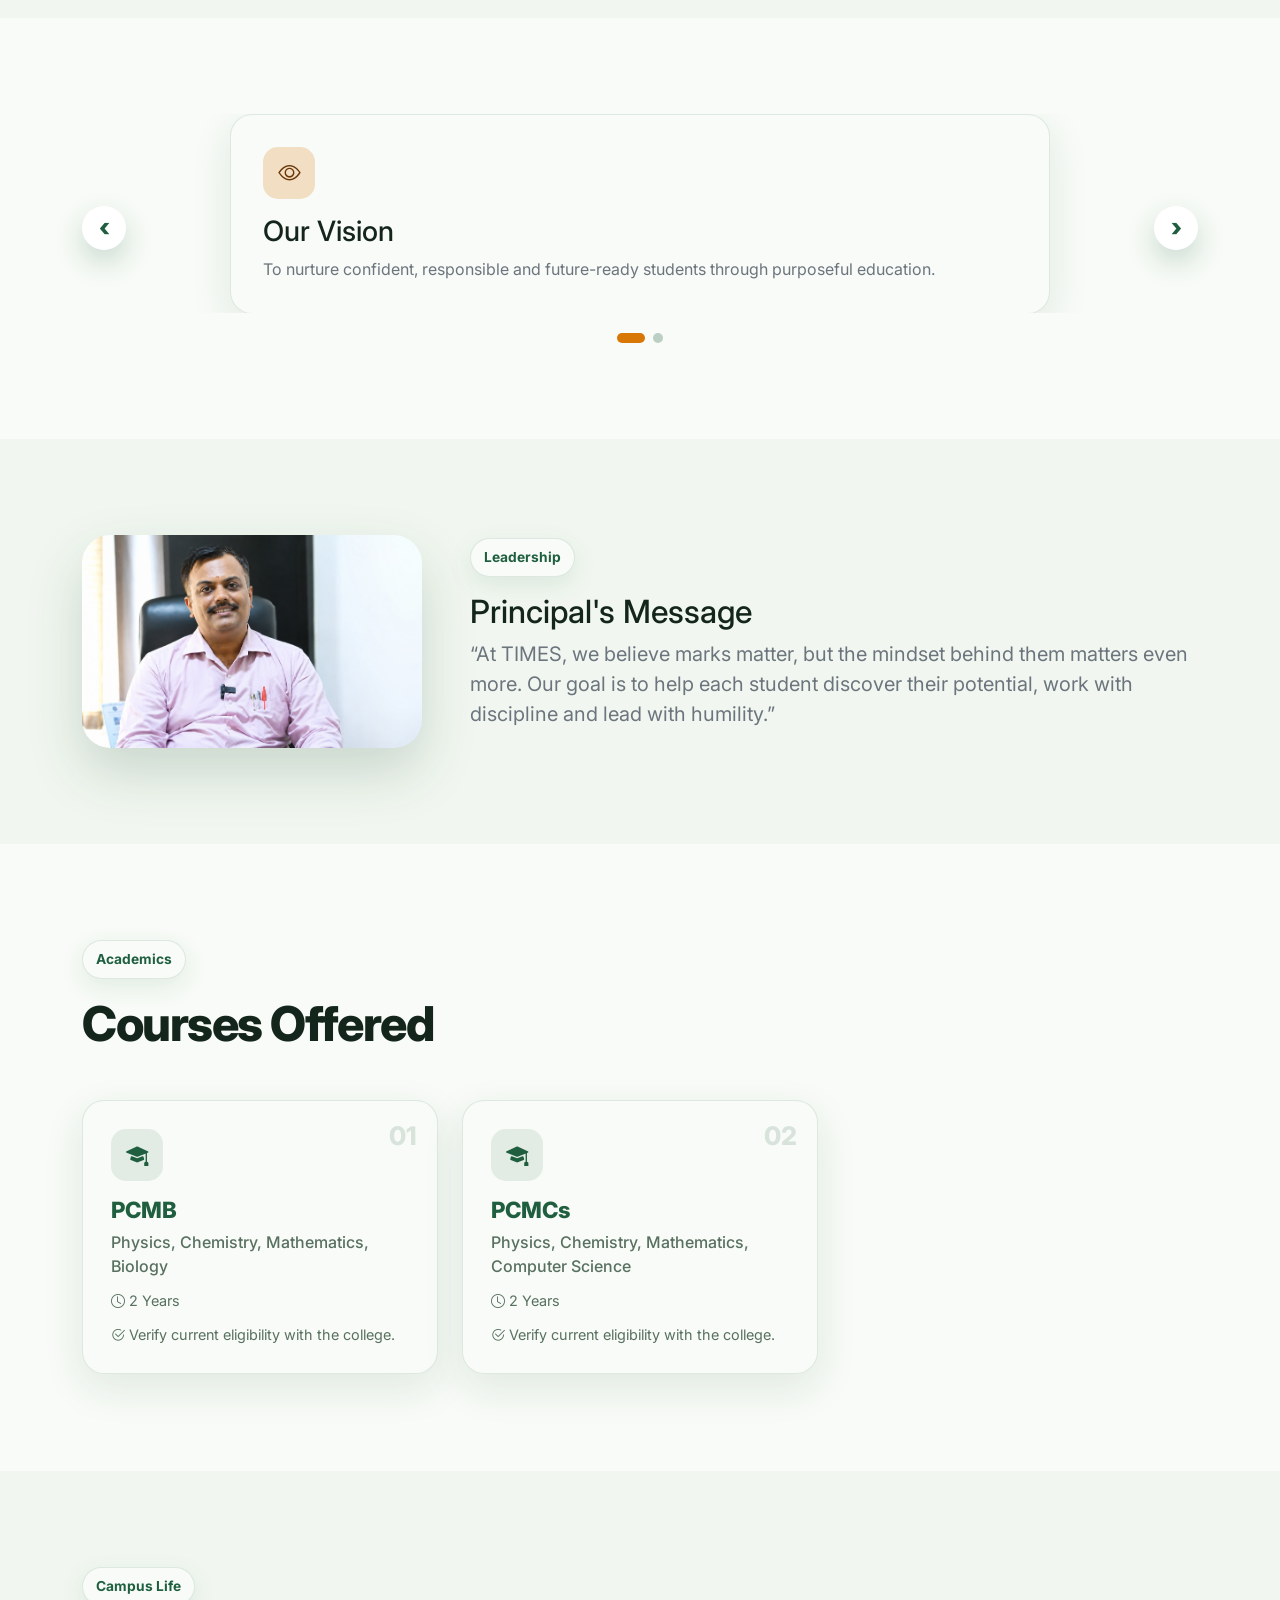
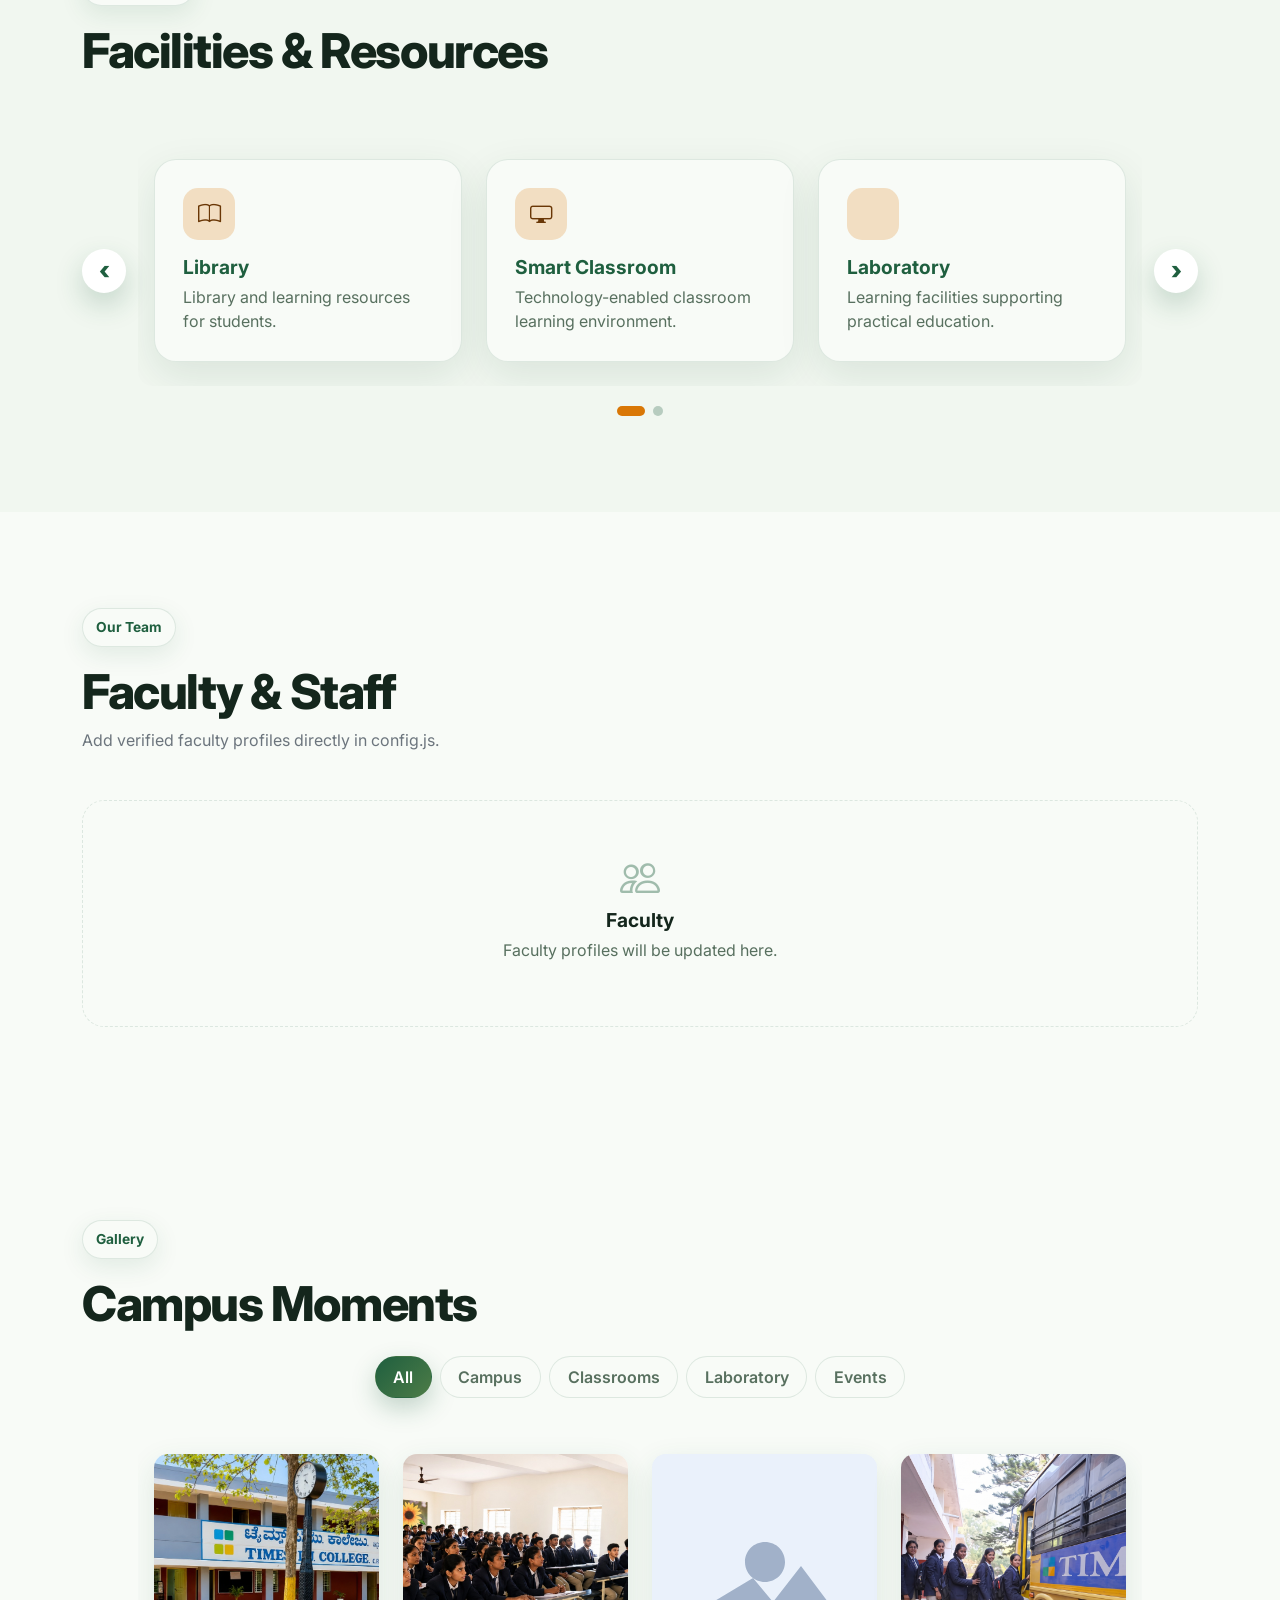
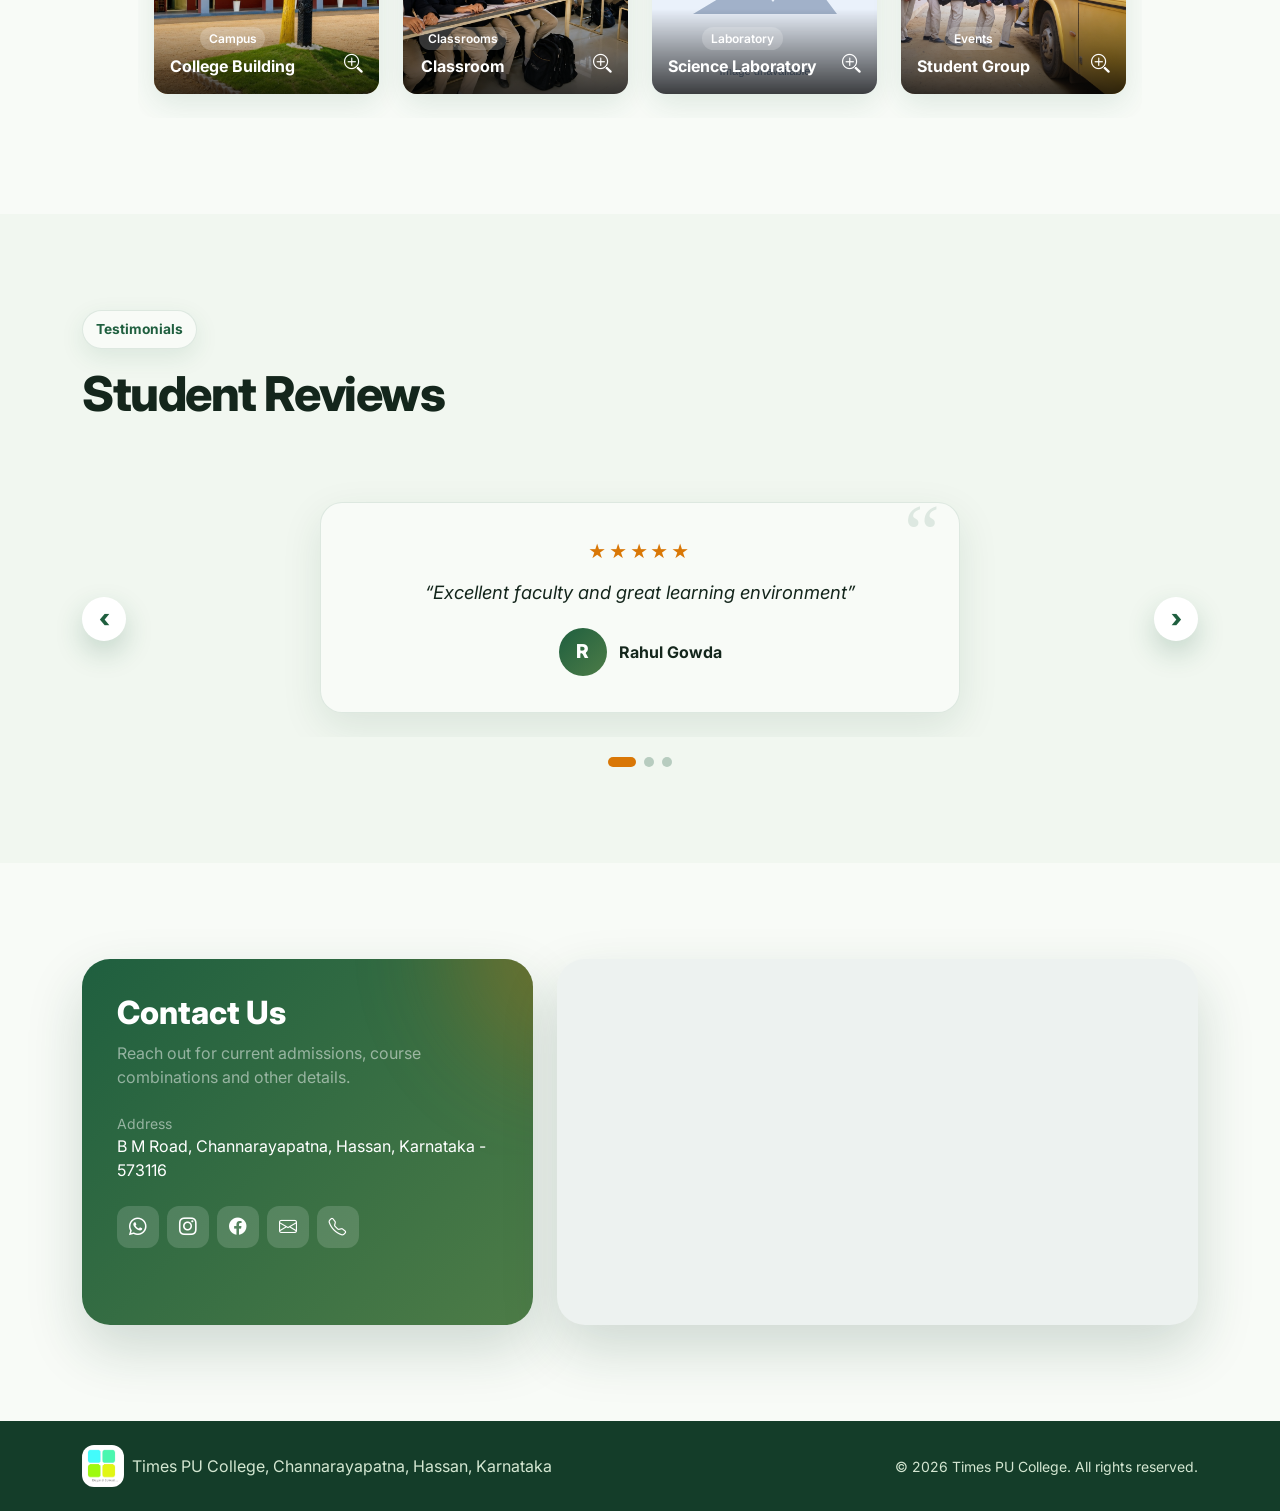
==== commit 4f2638a6: "Add files via upload" ====
--- a/index.html
+++ b/index.html
@@ -15,6 +15,28 @@
     <link href="https://cdn.jsdelivr.net/npm/bootstrap@5.3.3/dist/css/bootstrap.min.css" rel="stylesheet">
     <link href="https://cdn.jsdelivr.net/npm/bootstrap-icons@1.11.3/font/bootstrap-icons.css" rel="stylesheet">
     <link rel="stylesheet" href="styles.css">
+    <script src="config.js"></script>
+    <script>
+        (function () {
+            try {
+                var raw = localStorage.getItem("COLLEGE_PREVIEW_CONFIG");
+                if (raw) {
+                    var preview = JSON.parse(raw);
+                    if (preview && typeof preview === "object") {
+                        window.COLLEGE_CONFIG = preview;
+                        window.TIMES_PU_CONFIG = preview;
+                        window.__COLLEGE_PREVIEW__ = true;
+                    }
+                }
+            } catch (e) { /* ignore */ }
+
+            var t = (window.COLLEGE_CONFIG && window.COLLEGE_CONFIG.theme) || "navy";
+            if (t && typeof t === "object") t = t.name || t.active || t.id || "navy";
+            t = String(t).trim().toLowerCase();
+            if (["navy", "vibrant", "royal", "forest"].indexOf(t) === -1) t = "vibrant";
+            document.documentElement.setAttribute("data-theme", t);
+        })();
+    </script>
 </head>
 <body>
 
@@ -48,7 +70,6 @@
                     <li class="nav-item"><a class="nav-link" href="#faculty">Faculty</a></li>
                     <li class="nav-item"><a class="nav-link" href="#gallery">Gallery</a></li>
                     <li class="nav-item"><a class="nav-link" href="#reviews">Reviews</a></li>
-                    <li class="nav-item"><a class="nav-link" href="#admissions">Admissions</a></li>
                     <li class="nav-item ms-lg-2"><a class="btn btn-brand" href="#contact">Contact Us</a></li>
                 </ul>
             </div>
@@ -56,25 +77,26 @@
     </nav>
 
     <!-- Hero -->
-    <header id="home" class="hero">
+    <header id="home" class="hero hero-bg-mode">
+        <div class="hero-bg-wrap" aria-hidden="true">
+            <img id="heroImage" class="hero-bg-image" alt="">
+            <div class="hero-bg-overlay"></div>
+        </div>
         <div class="container">
             <div class="row align-items-center g-5">
-                <div class="col-lg-6 reveal">
+                <div class="col-lg-6 reveal hero-content">
                     <span class="eyebrow"><i class="bi bi-mortarboard-fill"></i> Higher Secondary Education</span>
                     <h1 id="heroTitle" class="mt-4"></h1>
-                    <h3 id="heroSubtitle" class="text-primary fw-bold"></h3>
+                    <h3 id="heroSubtitle" class="fw-bold"></h3>
                     <p id="heroDescription" class="lead mt-3"></p>
                     <div class="d-flex flex-wrap gap-2 mt-4">
                         <a id="heroPrimaryBtn" class="btn btn-brand" href="#about"></a>
-                        <a id="heroSecondaryBtn" class="btn btn-gold" href="#admissions"></a>
-                    </div>
-                    <div class="d-flex flex-wrap gap-3 small text-secondary mt-4">
+                        <a id="heroSecondaryBtn" class="btn btn-gold" href="#contact"></a>
+                    </div>
+                    <div class="d-flex flex-wrap gap-3 small mt-4 hero-meta">
                         <span id="heroLocationWrap" class="d-none"><i class="bi bi-geo-alt me-1"></i><span id="heroLocation"></span></span>
                         <span id="heroEstYearWrap" class="d-none"><i class="bi bi-calendar3 me-1"></i>Est. <span id="heroEstYear"></span></span>
                     </div>
-                </div>
-                <div class="col-lg-6">
-                    <img id="heroImage" class="hero-image reveal" alt="">
                 </div>
             </div>
         </div>
@@ -109,21 +131,35 @@
     <!-- Vision & Mission -->
     <section id="visionMissionSection" class="section-pad">
         <div class="container">
-            <div class="row g-4">
-                <div class="col-lg-6">
-                    <div class="v-card h-100">
-                        <div class="feature-icon mb-3"><i class="bi bi-eye"></i></div>
-                        <h3>Our Vision</h3>
-                        <p id="visionText" class="text-secondary mb-0"></p>
-                    </div>
-                </div>
-                <div class="col-lg-6">
-                    <div class="v-card h-100">
-                        <div class="feature-icon mb-3"><i class="bi bi-bullseye"></i></div>
-                        <h3>Our Mission</h3>
-                        <p id="missionText" class="text-secondary mb-3"></p>
-                        <div id="valuesGrid" class="values-grid"></div>
-                    </div>
+            <div id="visionMissionCarousel" class="carousel slide section-carousel vm-carousel" data-bs-ride="carousel" data-bs-interval="5000" data-bs-pause="false" data-bs-wrap="true">
+                <div class="carousel-inner">
+                    <div class="carousel-item active">
+                        <div class="v-card h-100">
+                            <div class="feature-icon mb-3"><i class="bi bi-eye"></i></div>
+                            <h3>Our Vision</h3>
+                            <p id="visionText" class="text-secondary mb-0"></p>
+                        </div>
+                    </div>
+                    <div class="carousel-item">
+                        <div class="v-card h-100">
+                            <div class="feature-icon mb-3"><i class="bi bi-bullseye"></i></div>
+                            <h3>Our Mission</h3>
+                            <p id="missionText" class="text-secondary mb-3"></p>
+                            <div id="valuesGrid" class="values-grid"></div>
+                        </div>
+                    </div>
+                </div>
+                <button class="carousel-control-prev" type="button" data-bs-target="#visionMissionCarousel" data-bs-slide="prev">
+                    <span class="carousel-control-prev-icon" aria-hidden="true"></span>
+                    <span class="visually-hidden">Previous</span>
+                </button>
+                <button class="carousel-control-next" type="button" data-bs-target="#visionMissionCarousel" data-bs-slide="next">
+                    <span class="carousel-control-next-icon" aria-hidden="true"></span>
+                    <span class="visually-hidden">Next</span>
+                </button>
+                <div class="carousel-indicators">
+                    <button type="button" data-bs-target="#visionMissionCarousel" data-bs-slide-to="0" class="active" aria-label="Vision"></button>
+                    <button type="button" data-bs-target="#visionMissionCarousel" data-bs-slide-to="1" aria-label="Mission"></button>
                 </div>
             </div>
         </div>
@@ -154,7 +190,6 @@
             <div class="section-title mb-5">
                 <span class="eyebrow">Academics</span>
                 <h2 class="mt-3">Courses Offered</h2>
-                <p class="text-secondary">Course combinations are driven entirely by config.js.</p>
             </div>
             <div id="coursesGrid" class="row g-4"></div>
         </div>
@@ -167,7 +202,18 @@
                 <span class="eyebrow">Campus Life</span>
                 <h2 class="mt-3">Facilities &amp; Resources</h2>
             </div>
-            <div id="facilitiesGrid" class="row g-4"></div>
+            <div id="facilitiesCarousel" class="carousel slide section-carousel" data-bs-ride="carousel" data-bs-interval="5000" data-bs-pause="false" data-bs-wrap="true" data-slides-per-view="3">
+                <div id="facilitiesGrid" class="carousel-inner"></div>
+                <button class="carousel-control-prev" type="button" data-bs-target="#facilitiesCarousel" data-bs-slide="prev">
+                    <span class="carousel-control-prev-icon" aria-hidden="true"></span>
+                    <span class="visually-hidden">Previous</span>
+                </button>
+                <button class="carousel-control-next" type="button" data-bs-target="#facilitiesCarousel" data-bs-slide="next">
+                    <span class="carousel-control-next-icon" aria-hidden="true"></span>
+                    <span class="visually-hidden">Next</span>
+                </button>
+                <div id="facilitiesCarouselIndicators" class="carousel-indicators"></div>
+            </div>
         </div>
     </section>
 
@@ -195,51 +241,51 @@
     </section>
 
     <!-- Gallery -->
-    <section id="gallery" class="section-pad soft">
+    <section id="gallery" class="section-pad">
         <div class="container">
             <div class="section-title mb-4">
                 <span class="eyebrow">Gallery</span>
                 <h2 class="mt-3">Campus Moments</h2>
             </div>
             <div id="galleryFilters" class="gallery-filters mb-4"></div>
-            <div id="galleryGrid" class="row g-4"></div>
+            <div id="galleryCarousel" class="carousel slide section-carousel" data-bs-ride="carousel" data-bs-interval="5000" data-bs-pause="false" data-bs-wrap="true" data-slides-per-view="4">
+                <div id="galleryGrid" class="carousel-inner"></div>
+                <button class="carousel-control-prev" type="button" data-bs-target="#galleryCarousel" data-bs-slide="prev">
+                    <span class="carousel-control-prev-icon" aria-hidden="true"></span>
+                    <span class="visually-hidden">Previous</span>
+                </button>
+                <button class="carousel-control-next" type="button" data-bs-target="#galleryCarousel" data-bs-slide="next">
+                    <span class="carousel-control-next-icon" aria-hidden="true"></span>
+                    <span class="visually-hidden">Next</span>
+                </button>
+                <div id="galleryCarouselIndicators" class="carousel-indicators"></div>
+            </div>
         </div>
     </section>
 
     <!-- Reviews -->
-    <section id="reviews" class="section-pad">
+    <section id="reviews" class="section-pad soft">
         <div class="container">
             <div class="section-title mb-5">
                 <span class="eyebrow">Testimonials</span>
                 <h2 class="mt-3">Student Reviews</h2>
             </div>
-            <div id="reviewsGrid" class="row g-4"></div>
-        </div>
-    </section>
-
-    <!-- Admissions -->
-    <section id="admissions" class="section-pad soft">
-        <div class="container">
-            <div class="row g-5 align-items-start">
-                <div class="col-lg-7">
-                    <span class="eyebrow">Join Us</span>
-                    <h2 id="admissionTitle" class="mt-3"></h2>
-                    <p id="admissionDescription" class="text-secondary"></p>
-                    <h5 class="mt-4">Typical Process</h5>
-                    <ol id="admissionProcess" class="process-list list-unstyled"></ol>
-                </div>
-                <div class="col-lg-5">
-                    <div class="p-4 rounded-4 bg-white shadow-sm border">
-                        <h5>Eligibility</h5>
-                        <p id="admissionEligibility" class="text-secondary"></p>
-                        <h6 id="admissionDocumentsTitle" class="mt-3 d-none">Documents Required</h6>
-                        <ul id="admissionDocuments" class="documents-list list-unstyled"></ul>
-                        <a href="#contact" class="btn btn-brand w-100 mt-2">Contact College</a>
-                    </div>
-                </div>
-            </div>
-        </div>
-    </section>
+            <div id="reviewsCarousel" class="carousel slide section-carousel reviews-carousel" data-bs-ride="carousel" data-bs-interval="6000" data-bs-pause="false" data-bs-wrap="true" data-slides-per-view="1">
+                <div id="reviewsGrid" class="carousel-inner"></div>
+                <button class="carousel-control-prev" type="button" data-bs-target="#reviewsCarousel" data-bs-slide="prev">
+                    <span class="carousel-control-prev-icon" aria-hidden="true"></span>
+                    <span class="visually-hidden">Previous</span>
+                </button>
+                <button class="carousel-control-next" type="button" data-bs-target="#reviewsCarousel" data-bs-slide="next">
+                    <span class="carousel-control-next-icon" aria-hidden="true"></span>
+                    <span class="visually-hidden">Next</span>
+                </button>
+                <div id="reviewsCarouselIndicators" class="carousel-indicators"></div>
+            </div>
+        </div>
+    </section>
+
+    <!-- Admissions section removed -->
 
     <!-- Contact -->
     <section id="contact" class="section-pad">
@@ -312,7 +358,6 @@
         </div>
     </div>
 
-    <script src="config.js"></script>
     <script src="script.js"></script>
     <script src="https://cdn.jsdelivr.net/npm/bootstrap@5.3.3/dist/js/bootstrap.bundle.min.js"></script>
 </body>
--- a/styles.css
+++ b/styles.css
@@ -3,18 +3,122 @@
  *  COLLEGE WEBSITE - STYLES
  * =========================================================
  *  Styling only. No college-specific content.
+ *  Themes are toggled via [data-theme] on <html>.
  * =========================================================
  */
 
-:root {
+/* ---- THEME: NAVY (default) — white + navy/blue + subtle gradients */
+:root,
+[data-theme="navy"] {
     --primary: #173b6c;
     --primary-dark: #102e54;
     --secondary: #f4b942;
+    --accent: #2b5c9f;
     --ink: #152238;
     --muted: #68758a;
     --surface: #f7f9fc;
+    --page-bg: #ffffff;
     --border: rgba(20, 40, 80, 0.08);
     --shadow: 0 20px 60px rgba(18, 42, 74, 0.12);
+    --card-shadow: 0 14px 40px rgba(18, 42, 74, 0.08);
+    --card-shadow-hover: 0 26px 60px rgba(18, 42, 74, 0.16);
+    --hero-bg:
+        radial-gradient(circle at 15% 20%, color-mix(in srgb, var(--secondary) 18%, transparent), transparent 30%),
+        radial-gradient(circle at 85% 80%, color-mix(in srgb, var(--accent) 15%, transparent), transparent 35%),
+        linear-gradient(135deg, #edf4ff 0%, #ffffff 55%, #f8fbff 100%);
+    --gradient-brand: linear-gradient(135deg, var(--primary), var(--accent));
+    --footer-bg: #0e2441;
+    --footer-ink: #d8e3f1;
+    --loader-bg: #0d2340;
+    --radius-md: 14px;
+    --radius-lg: 22px;
+    --radius-xl: 28px;
+    --secondary-ink: #6d4a02;
+}
+
+/* ---- THEME: VIBRANT — blue + purple + orange gradients, rounded cards */
+[data-theme="vibrant"] {
+    --primary: #4f46e5;
+    --primary-dark: #3730a3;
+    --secondary: #f97316;
+    --accent: #a855f7;
+    --ink: #1e1b4b;
+    --muted: #6b7280;
+    --surface: #faf9ff;
+    --page-bg: #ffffff;
+    --border: rgba(79, 70, 229, 0.12);
+    --shadow: 0 28px 60px rgba(79, 70, 229, 0.18);
+    --card-shadow: 0 18px 45px rgba(79, 70, 229, 0.12);
+    --card-shadow-hover: 0 30px 65px rgba(168, 85, 247, 0.22);
+    --hero-bg:
+        radial-gradient(circle at 20% 20%, color-mix(in srgb, var(--accent) 25%, transparent), transparent 45%),
+        radial-gradient(circle at 80% 30%, color-mix(in srgb, var(--secondary) 22%, transparent), transparent 45%),
+        radial-gradient(circle at 50% 95%, color-mix(in srgb, var(--primary) 20%, transparent), transparent 45%),
+        linear-gradient(135deg, #f5f3ff 0%, #ffffff 55%, #fff7ed 100%);
+    --gradient-brand: linear-gradient(135deg, #4f46e5, #a855f7 55%, #f97316);
+    --footer-bg: #1e1b4b;
+    --footer-ink: #dcd7f5;
+    --loader-bg: #1e1b4b;
+    --radius-md: 18px;
+    --radius-lg: 26px;
+    --radius-xl: 34px;
+    --secondary-ink: #7c2d12;
+}
+
+/* ---- THEME: ROYAL — deep navy + gold + cream */
+[data-theme="royal"] {
+    --primary: #0b2545;
+    --primary-dark: #061a35;
+    --secondary: #d4af37;
+    --accent: #163a6b;
+    --ink: #1c1b18;
+    --muted: #6b6b6b;
+    --surface: #fbf6ea;
+    --page-bg: #fffdf6;
+    --border: rgba(11, 37, 69, 0.12);
+    --shadow: 0 24px 55px rgba(11, 37, 69, 0.20);
+    --card-shadow: 0 14px 40px rgba(11, 37, 69, 0.10);
+    --card-shadow-hover: 0 26px 55px rgba(11, 37, 69, 0.18);
+    --hero-bg:
+        radial-gradient(circle at 15% 25%, color-mix(in srgb, var(--secondary) 28%, transparent), transparent 40%),
+        radial-gradient(circle at 85% 75%, color-mix(in srgb, var(--primary) 14%, transparent), transparent 45%),
+        linear-gradient(135deg, #fbf6ea 0%, #ffffff 55%, #f6ecd2 100%);
+    --gradient-brand: linear-gradient(135deg, #0b2545, #163a6b);
+    --footer-bg: #061a35;
+    --footer-ink: #ecd9a1;
+    --loader-bg: #061a35;
+    --radius-md: 12px;
+    --radius-lg: 20px;
+    --radius-xl: 26px;
+    --secondary-ink: #5a4408;
+}
+
+/* ---- THEME: FOREST — greens + warm amber accent */
+[data-theme="forest"] {
+    --primary: #1f5f3f;
+    --primary-dark: #144330;
+    --secondary: #d97706;
+    --accent: #4d7c47;
+    --ink: #14261c;
+    --muted: #58705f;
+    --surface: #f1f7f0;
+    --page-bg: #f8fbf7;
+    --border: rgba(31, 95, 63, 0.12);
+    --shadow: 0 24px 55px rgba(20, 66, 44, 0.18);
+    --card-shadow: 0 14px 40px rgba(20, 66, 44, 0.10);
+    --card-shadow-hover: 0 26px 55px rgba(20, 66, 44, 0.20);
+    --hero-bg:
+        radial-gradient(circle at 20% 20%, color-mix(in srgb, var(--secondary) 20%, transparent), transparent 40%),
+        radial-gradient(circle at 80% 80%, color-mix(in srgb, var(--primary) 22%, transparent), transparent 40%),
+        linear-gradient(135deg, #e9f3e5 0%, #ffffff 55%, #f0f7ec 100%);
+    --gradient-brand: linear-gradient(135deg, #1f5f3f, #4d7c47);
+    --footer-bg: #143d29;
+    --footer-ink: #d3e6d1;
+    --loader-bg: #143d29;
+    --radius-md: 14px;
+    --radius-lg: 22px;
+    --radius-xl: 28px;
+    --secondary-ink: #6a3706;
 }
 
 * {
@@ -28,8 +132,9 @@
 body {
     font-family: "Inter", system-ui, -apple-system, BlinkMacSystemFont, "Segoe UI", sans-serif;
     color: var(--ink);
-    background: #fff;
+    background: var(--page-bg);
     -webkit-font-smoothing: antialiased;
+    transition: background-color 0.4s ease, color 0.4s ease;
 }
 
 
@@ -38,15 +143,19 @@
  * ========================================================= */
 
 .navbar {
-    transition: background-color 0.25s ease, box-shadow 0.25s ease;
-    background: rgba(255, 255, 255, 0.85);
-    backdrop-filter: blur(8px);
-    -webkit-backdrop-filter: blur(8px);
+    transition: background-color 0.3s ease, box-shadow 0.3s ease, padding 0.3s ease;
+    background: color-mix(in srgb, var(--page-bg) 85%, transparent);
+    backdrop-filter: blur(10px);
+    -webkit-backdrop-filter: blur(10px);
+    padding-top: 0.9rem;
+    padding-bottom: 0.9rem;
 }
 
 .navbar.navbar-scrolled {
-    background: rgba(255, 255, 255, 0.97);
-    box-shadow: 0 8px 28px rgba(20, 40, 80, 0.10);
+    background: color-mix(in srgb, var(--page-bg) 97%, transparent);
+    box-shadow: 0 8px 28px color-mix(in srgb, var(--primary) 12%, transparent);
+    padding-top: 0.55rem;
+    padding-bottom: 0.55rem;
 }
 
 .navbar-brand {
@@ -63,29 +172,42 @@
     height: 42px;
     border-radius: 12px;
     object-fit: cover;
-    background: #eaf1fb;
+    background: color-mix(in srgb, var(--primary) 10%, #fff);
+    transition: transform 0.4s ease;
+}
+
+.navbar-brand:hover .brand-mark {
+    transform: rotate(-6deg) scale(1.05);
 }
 
 .nav-link {
     color: var(--ink);
     font-weight: 500;
     position: relative;
-}
-
-.nav-link:hover,
-.nav-link.active {
-    color: var(--primary);
-}
-
-.nav-link.active::after {
+    transition: color 0.2s ease;
+}
+
+.nav-link::after {
     content: "";
     position: absolute;
-    left: 0.5rem;
-    right: 0.5rem;
+    left: 50%;
+    right: 50%;
     bottom: 0.1rem;
     height: 2px;
     background: var(--secondary);
     border-radius: 2px;
+    transition: left 0.3s ease, right 0.3s ease;
+}
+
+.nav-link:hover,
+.nav-link.active {
+    color: var(--primary);
+}
+
+.nav-link:hover::after,
+.nav-link.active::after {
+    left: 0.5rem;
+    right: 0.5rem;
 }
 
 
@@ -97,19 +219,54 @@
     min-height: 92vh;
     display: grid;
     place-items: center;
-    background:
-        radial-gradient(circle at 15% 20%, rgba(244, 185, 66, 0.18), transparent 30%),
-        linear-gradient(135deg, #edf4ff 0%, #fff 55%, #f8fbff 100%);
+    background: var(--hero-bg);
     padding: 9rem 0 5rem;
+    position: relative;
+    overflow: hidden;
+}
+
+.hero::before,
+.hero::after {
+    content: "";
+    position: absolute;
+    border-radius: 50%;
+    filter: blur(60px);
+    opacity: 0.55;
+    pointer-events: none;
+    z-index: 0;
+    animation: floatBlob 14s ease-in-out infinite;
+}
+
+.hero::before {
+    width: 320px;
+    height: 320px;
+    background: var(--gradient-brand);
+    top: -80px;
+    right: -60px;
+}
+
+.hero::after {
+    width: 260px;
+    height: 260px;
+    background: linear-gradient(135deg, var(--secondary), var(--accent));
+    bottom: -100px;
+    left: -40px;
+    animation-delay: -6s;
+}
+
+.hero > .container {
+    position: relative;
+    z-index: 1;
 }
 
 .hero-image {
-    border-radius: 28px;
+    border-radius: var(--radius-xl);
     box-shadow: var(--shadow);
     width: 100%;
     aspect-ratio: 16 / 10;
     object-fit: cover;
-    background: #eaf1fb;
+    background: color-mix(in srgb, var(--primary) 8%, #fff);
+    animation: floatY 6s ease-in-out infinite;
 }
 
 .eyebrow {
@@ -118,11 +275,12 @@
     gap: 0.5rem;
     padding: 0.5rem 0.8rem;
     border-radius: 999px;
-    background: #fff;
-    box-shadow: 0 8px 24px rgba(23, 59, 108, 0.08);
+    background: var(--page-bg);
+    box-shadow: 0 8px 24px color-mix(in srgb, var(--primary) 10%, transparent);
     font-weight: 700;
     color: var(--primary);
     font-size: 0.86rem;
+    border: 1px solid var(--border);
 }
 
 .hero h1 {
@@ -151,37 +309,55 @@
  * ========================================================= */
 
 .btn-brand {
-    background: var(--primary);
+    background: var(--gradient-brand);
     color: #fff;
     border: none;
-    padding: 0.9rem 1.25rem;
-    border-radius: 12px;
+    padding: 0.9rem 1.4rem;
+    border-radius: var(--radius-md);
     font-weight: 700;
-    transition: background 0.2s ease, transform 0.2s ease;
+    position: relative;
+    overflow: hidden;
+    box-shadow: 0 10px 24px color-mix(in srgb, var(--primary) 30%, transparent);
+    transition: transform 0.25s ease, box-shadow 0.25s ease, filter 0.25s ease;
+}
+
+.btn-brand::after {
+    content: "";
+    position: absolute;
+    inset: 0;
+    background: linear-gradient(120deg, transparent 20%, rgba(255,255,255,0.35) 50%, transparent 80%);
+    transform: translateX(-100%);
+    transition: transform 0.6s ease;
 }
 
 .btn-brand:hover,
 .btn-brand:focus {
-    background: var(--primary-dark);
     color: #fff;
-    transform: translateY(-1px);
+    transform: translateY(-2px);
+    filter: brightness(1.05);
+    box-shadow: 0 16px 34px color-mix(in srgb, var(--primary) 38%, transparent);
+}
+
+.btn-brand:hover::after {
+    transform: translateX(100%);
 }
 
 .btn-gold {
     background: var(--secondary);
-    color: #1e2a3a;
+    color: var(--secondary-ink);
     border: none;
-    padding: 0.9rem 1.25rem;
-    border-radius: 12px;
+    padding: 0.9rem 1.4rem;
+    border-radius: var(--radius-md);
     font-weight: 700;
-    transition: transform 0.2s ease, box-shadow 0.2s ease;
+    transition: transform 0.25s ease, box-shadow 0.25s ease, filter 0.25s ease;
 }
 
 .btn-gold:hover,
 .btn-gold:focus {
-    color: #1e2a3a;
-    transform: translateY(-1px);
-    box-shadow: 0 10px 24px rgba(244, 185, 66, 0.35);
+    color: var(--secondary-ink);
+    transform: translateY(-2px);
+    filter: brightness(1.05);
+    box-shadow: 0 14px 30px color-mix(in srgb, var(--secondary) 50%, transparent);
 }
 
 
@@ -218,25 +394,56 @@
 
 .stat-card {
     border: 0;
-    border-radius: 22px;
-    box-shadow: 0 14px 40px rgba(18, 42, 74, 0.08);
+    border-radius: var(--radius-lg);
+    box-shadow: var(--card-shadow);
     height: 100%;
-    background: #fff;
+    background: var(--page-bg);
     padding: 2rem 1rem;
     text-align: center;
+    transition: transform 0.3s ease, box-shadow 0.3s ease;
+    position: relative;
+    overflow: hidden;
+}
+
+.stat-card::before {
+    content: "";
+    position: absolute;
+    inset: auto -30% -60% auto;
+    width: 180px;
+    height: 180px;
+    border-radius: 50%;
+    background: var(--gradient-brand);
+    opacity: 0.08;
+    transition: transform 0.6s ease, opacity 0.3s ease;
+}
+
+.stat-card:hover {
+    transform: translateY(-6px);
+    box-shadow: var(--card-shadow-hover);
+}
+
+.stat-card:hover::before {
+    transform: scale(1.3);
+    opacity: 0.14;
 }
 
 .stat-number {
     font-size: clamp(2rem, 4vw, 2.7rem);
     font-weight: 800;
+    background: var(--gradient-brand);
+    -webkit-background-clip: text;
+    background-clip: text;
+    -webkit-text-fill-color: transparent;
     color: var(--primary);
     line-height: 1;
+    position: relative;
 }
 
 .stat-label {
     color: var(--muted);
     font-weight: 600;
     margin-top: 0.5rem;
+    position: relative;
 }
 
 
@@ -246,10 +453,16 @@
 
 .v-card {
     padding: 2rem;
-    border-radius: 22px;
-    box-shadow: 0 14px 40px rgba(18, 42, 74, 0.08);
-    background: #fff;
+    border-radius: var(--radius-lg);
+    box-shadow: var(--card-shadow);
+    background: var(--page-bg);
     border: 1px solid var(--border);
+    transition: transform 0.3s ease, box-shadow 0.3s ease;
+}
+
+.v-card:hover {
+    transform: translateY(-4px);
+    box-shadow: var(--card-shadow-hover);
 }
 
 .feature-icon {
@@ -258,9 +471,14 @@
     border-radius: 15px;
     display: grid;
     place-items: center;
-    background: rgba(244, 185, 66, 0.18);
-    color: #a56c00;
+    background: color-mix(in srgb, var(--secondary) 22%, transparent);
+    color: var(--secondary-ink);
     font-size: 1.4rem;
+    transition: transform 0.4s ease;
+}
+
+.v-card:hover .feature-icon {
+    transform: rotate(-8deg) scale(1.08);
 }
 
 .highlight-list li {
@@ -272,7 +490,7 @@
 }
 
 .highlight-list li i {
-    color: #1a8f4c;
+    color: color-mix(in srgb, var(--primary) 60%, #1a8f4c);
     font-size: 1.1rem;
     margin-top: 0.15rem;
 }
@@ -284,12 +502,18 @@
 }
 
 .value-pill {
-    background: rgba(23, 59, 108, 0.08);
+    background: color-mix(in srgb, var(--primary) 10%, transparent);
     color: var(--primary);
     font-weight: 600;
     padding: 0.4rem 0.9rem;
     border-radius: 999px;
     font-size: 0.9rem;
+    transition: background 0.25s ease, transform 0.25s ease;
+}
+
+.value-pill:hover {
+    background: color-mix(in srgb, var(--primary) 18%, transparent);
+    transform: translateY(-2px);
 }
 
 
@@ -298,19 +522,36 @@
  * ========================================================= */
 
 .course-card {
-    background: #fff;
-    border-radius: 22px;
-    box-shadow: 0 14px 40px rgba(18, 42, 74, 0.08);
+    background: var(--page-bg);
+    border-radius: var(--radius-lg);
+    box-shadow: var(--card-shadow);
     padding: 1.75rem;
     position: relative;
     height: 100%;
     border: 1px solid var(--border);
-    transition: transform 0.25s ease, box-shadow 0.25s ease;
+    overflow: hidden;
+    transition: transform 0.3s ease, box-shadow 0.3s ease, border-color 0.3s ease;
+}
+
+.course-card::before {
+    content: "";
+    position: absolute;
+    inset: 0 0 auto 0;
+    height: 4px;
+    background: var(--gradient-brand);
+    transform: scaleX(0);
+    transform-origin: left;
+    transition: transform 0.4s ease;
 }
 
 .course-card:hover {
-    transform: translateY(-4px);
-    box-shadow: 0 20px 50px rgba(18, 42, 74, 0.12);
+    transform: translateY(-6px);
+    box-shadow: var(--card-shadow-hover);
+    border-color: color-mix(in srgb, var(--primary) 25%, transparent);
+}
+
+.course-card:hover::before {
+    transform: scaleX(1);
 }
 
 .course-number {
@@ -318,7 +559,7 @@
     top: 1rem;
     right: 1.25rem;
     font-weight: 800;
-    color: rgba(23, 59, 108, 0.15);
+    color: color-mix(in srgb, var(--primary) 15%, transparent);
     font-size: 1.6rem;
 }
 
@@ -328,10 +569,16 @@
     border-radius: 15px;
     display: grid;
     place-items: center;
-    background: rgba(23, 59, 108, 0.10);
+    background: color-mix(in srgb, var(--primary) 10%, transparent);
     color: var(--primary);
     font-size: 1.4rem;
     margin-bottom: 1rem;
+    transition: transform 0.4s ease, background 0.3s ease;
+}
+
+.course-card:hover .course-icon {
+    transform: rotate(-8deg) scale(1.08);
+    background: color-mix(in srgb, var(--primary) 18%, transparent);
 }
 
 .course-card h3 {
@@ -366,17 +613,18 @@
  * ========================================================= */
 
 .facility-card {
-    background: #fff;
-    border-radius: 22px;
-    box-shadow: 0 14px 40px rgba(18, 42, 74, 0.08);
+    background: var(--page-bg);
+    border-radius: var(--radius-lg);
+    box-shadow: var(--card-shadow);
     padding: 1.75rem;
     height: 100%;
     border: 1px solid var(--border);
-    transition: transform 0.25s ease;
+    transition: transform 0.3s ease, box-shadow 0.3s ease;
 }
 
 .facility-card:hover {
-    transform: translateY(-4px);
+    transform: translateY(-6px);
+    box-shadow: var(--card-shadow-hover);
 }
 
 .facility-icon {
@@ -385,10 +633,15 @@
     border-radius: 15px;
     display: grid;
     place-items: center;
-    background: rgba(244, 185, 66, 0.18);
-    color: #a56c00;
+    background: color-mix(in srgb, var(--secondary) 22%, transparent);
+    color: var(--secondary-ink);
     font-size: 1.4rem;
     margin-bottom: 1rem;
+    transition: transform 0.4s ease;
+}
+
+.facility-card:hover .facility-icon {
+    transform: translateY(-4px) rotate(-6deg);
 }
 
 .facility-card h3 {
@@ -409,19 +662,30 @@
  * ========================================================= */
 
 .faculty-card {
-    background: #fff;
-    border-radius: 22px;
-    box-shadow: 0 14px 40px rgba(18, 42, 74, 0.08);
+    background: var(--page-bg);
+    border-radius: var(--radius-lg);
+    box-shadow: var(--card-shadow);
     overflow: hidden;
     height: 100%;
     border: 1px solid var(--border);
+    transition: transform 0.3s ease, box-shadow 0.3s ease;
+}
+
+.faculty-card:hover {
+    transform: translateY(-6px);
+    box-shadow: var(--card-shadow-hover);
 }
 
 .faculty-card img {
     width: 100%;
     height: 260px;
     object-fit: cover;
-    background: #eaf1fb;
+    background: color-mix(in srgb, var(--primary) 8%, #fff);
+    transition: transform 0.5s ease;
+}
+
+.faculty-card:hover img {
+    transform: scale(1.05);
 }
 
 .faculty-content {
@@ -453,18 +717,29 @@
  * ========================================================= */
 
 .achievement-card {
-    background: #fff;
-    border-radius: 22px;
-    box-shadow: 0 14px 40px rgba(18, 42, 74, 0.08);
+    background: var(--page-bg);
+    border-radius: var(--radius-lg);
+    box-shadow: var(--card-shadow);
     overflow: hidden;
     height: 100%;
     border: 1px solid var(--border);
+    transition: transform 0.3s ease, box-shadow 0.3s ease;
+}
+
+.achievement-card:hover {
+    transform: translateY(-6px);
+    box-shadow: var(--card-shadow-hover);
 }
 
 .achievement-card img {
     width: 100%;
     height: 220px;
     object-fit: cover;
+    transition: transform 0.5s ease;
+}
+
+.achievement-card:hover img {
+    transform: scale(1.05);
 }
 
 .achievement-content {
@@ -473,8 +748,8 @@
 
 .achievement-year {
     display: inline-block;
-    background: rgba(244, 185, 66, 0.25);
-    color: #86560a;
+    background: color-mix(in srgb, var(--secondary) 28%, transparent);
+    color: var(--secondary-ink);
     padding: 0.2rem 0.7rem;
     border-radius: 999px;
     font-weight: 700;
@@ -495,25 +770,27 @@
 }
 
 .gallery-filter {
-    background: #fff;
+    background: var(--page-bg);
     border: 1px solid var(--border);
     color: var(--muted);
-    padding: 0.5rem 1rem;
+    padding: 0.5rem 1.1rem;
     border-radius: 999px;
     font-weight: 600;
     cursor: pointer;
-    transition: all 0.2s ease;
+    transition: all 0.25s ease;
 }
 
 .gallery-filter:hover {
     color: var(--primary);
     border-color: var(--primary);
+    transform: translateY(-2px);
 }
 
 .gallery-filter.active {
-    background: var(--primary);
+    background: var(--gradient-brand);
     color: #fff;
-    border-color: var(--primary);
+    border-color: transparent;
+    box-shadow: 0 10px 24px color-mix(in srgb, var(--primary) 25%, transparent);
 }
 
 .gallery-item {
@@ -526,11 +803,17 @@
     padding: 0;
     border: 0;
     background: transparent;
-    border-radius: 18px;
+    border-radius: var(--radius-md);
     overflow: hidden;
     position: relative;
     cursor: pointer;
-    box-shadow: 0 10px 30px rgba(18, 42, 74, 0.08);
+    box-shadow: 0 10px 30px color-mix(in srgb, var(--primary) 12%, transparent);
+    transition: transform 0.35s ease, box-shadow 0.35s ease;
+}
+
+.gallery-card:hover {
+    transform: translateY(-4px);
+    box-shadow: 0 20px 45px color-mix(in srgb, var(--primary) 20%, transparent);
 }
 
 .gallery-card img {
@@ -538,8 +821,8 @@
     height: 240px;
     object-fit: cover;
     display: block;
-    transition: transform 0.45s ease;
-    background: #eaf1fb;
+    transition: transform 0.6s ease;
+    background: color-mix(in srgb, var(--primary) 8%, #fff);
 }
 
 .gallery-card:hover img {
@@ -583,12 +866,31 @@
  * ========================================================= */
 
 .review-card {
-    background: #fff;
-    border-radius: 22px;
-    box-shadow: 0 14px 40px rgba(18, 42, 74, 0.08);
+    background: var(--page-bg);
+    border-radius: var(--radius-lg);
+    box-shadow: var(--card-shadow);
     padding: 1.75rem;
     height: 100%;
     border: 1px solid var(--border);
+    position: relative;
+    transition: transform 0.3s ease, box-shadow 0.3s ease;
+}
+
+.review-card::before {
+    content: "\201C";
+    position: absolute;
+    top: -0.6rem;
+    right: 1.2rem;
+    font-family: Georgia, serif;
+    font-size: 5rem;
+    line-height: 1;
+    color: color-mix(in srgb, var(--primary) 12%, transparent);
+    pointer-events: none;
+}
+
+.review-card:hover {
+    transform: translateY(-6px);
+    box-shadow: var(--card-shadow-hover);
 }
 
 .review-stars {
@@ -617,7 +919,7 @@
     height: 48px;
     border-radius: 50%;
     object-fit: cover;
-    background: var(--primary);
+    background: var(--gradient-brand);
 }
 
 .review-avatar {
@@ -682,11 +984,31 @@
  * ========================================================= */
 
 .contact-card {
-    background: linear-gradient(135deg, var(--primary), #2b5c9f);
+    background: var(--gradient-brand);
     color: #fff;
-    border-radius: 28px;
+    border-radius: var(--radius-xl);
     padding: 2.2rem;
     box-shadow: var(--shadow);
+    position: relative;
+    overflow: hidden;
+}
+
+.contact-card::before {
+    content: "";
+    position: absolute;
+    inset: -40% -40% auto auto;
+    width: 260px;
+    height: 260px;
+    border-radius: 50%;
+    background: color-mix(in srgb, var(--secondary) 60%, transparent);
+    filter: blur(50px);
+    opacity: 0.5;
+    pointer-events: none;
+    animation: floatBlob 12s ease-in-out infinite;
+}
+
+.contact-card > * {
+    position: relative;
 }
 
 .contact-card h2 {
@@ -705,12 +1027,12 @@
 
 .map-frame {
     border: 0;
-    border-radius: 24px;
+    border-radius: var(--radius-xl);
     width: 100%;
     height: 100%;
     min-height: 360px;
     box-shadow: var(--shadow);
-    background: #eaf1fb;
+    background: color-mix(in srgb, var(--primary) 8%, #fff);
 }
 
 .social-link {
@@ -749,12 +1071,12 @@
  * ========================================================= */
 
 .footer {
-    background: #0e2441;
-    color: #d8e3f1;
+    background: var(--footer-bg);
+    color: var(--footer-ink);
 }
 
 .footer a {
-    color: #d8e3f1;
+    color: var(--footer-ink);
     text-decoration: none;
 }
 
@@ -767,8 +1089,8 @@
     text-align: center;
     padding: 3rem 1rem;
     color: var(--muted);
-    background: #fff;
-    border-radius: 22px;
+    background: var(--page-bg);
+    border-radius: var(--radius-lg);
     border: 1px dashed var(--border);
 }
 
@@ -794,7 +1116,7 @@
 .loader {
     position: fixed;
     inset: 0;
-    background: #0d2340;
+    background: var(--loader-bg);
     z-index: 9999;
     display: grid;
     place-items: center;
@@ -857,16 +1179,167 @@
  * ========================================================= */
 
 .reveal {
-    animation: reveal 0.7s both;
-}
+    opacity: 0;
+    transform: translateY(24px);
+    transition: opacity 0.7s ease, transform 0.7s cubic-bezier(0.22, 1, 0.36, 1);
+    will-change: opacity, transform;
+}
+
+.reveal.reveal-left  { transform: translate(-28px, 0); }
+.reveal.reveal-right { transform: translate(28px, 0); }
+.reveal.reveal-scale { transform: scale(0.94); }
+
+.reveal.is-visible,
+.reveal.reveal-left.is-visible,
+.reveal.reveal-right.is-visible,
+.reveal.reveal-scale.is-visible {
+    opacity: 1;
+    transform: none;
+}
+
+/* Staggered children reveal */
+.stagger > .reveal {
+    transition-delay: 0s;
+}
+.stagger > .reveal:nth-child(2)  { transition-delay: 0.08s; }
+.stagger > .reveal:nth-child(3)  { transition-delay: 0.16s; }
+.stagger > .reveal:nth-child(4)  { transition-delay: 0.24s; }
+.stagger > .reveal:nth-child(5)  { transition-delay: 0.32s; }
+.stagger > .reveal:nth-child(6)  { transition-delay: 0.40s; }
+.stagger > .reveal:nth-child(7)  { transition-delay: 0.48s; }
+.stagger > .reveal:nth-child(8)  { transition-delay: 0.56s; }
 
 @keyframes spin {
     to { transform: rotate(360deg); }
 }
 
-@keyframes reveal {
-    from { opacity: 0; transform: translateY(16px); }
-    to { opacity: 1; transform: none; }
+@keyframes floatY {
+    0%, 100% { transform: translateY(0); }
+    50%      { transform: translateY(-10px); }
+}
+
+@keyframes floatBlob {
+    0%, 100% { transform: translate(0, 0) scale(1); }
+    33%      { transform: translate(20px, -25px) scale(1.06); }
+    66%      { transform: translate(-15px, 15px) scale(0.96); }
+}
+
+@keyframes fadeInDown {
+    from { opacity: 0; transform: translateY(-14px); }
+    to   { opacity: 1; transform: none; }
+}
+
+.navbar {
+    animation: fadeInDown 0.6s ease both;
+}
+
+/* Reduced motion respect */
+@media (prefers-reduced-motion: reduce) {
+    *, *::before, *::after {
+        animation-duration: 0.001ms !important;
+        animation-iteration-count: 1 !important;
+        transition-duration: 0.001ms !important;
+    }
+    .reveal {
+        opacity: 1 !important;
+        transform: none !important;
+    }
+    .hero::before,
+    .hero::after,
+    .contact-card::before {
+        animation: none !important;
+    }
+}
+
+
+/* =========================================================
+ * PREMIUM HOVER (unified card/grid/image treatment)
+ *  - Subtle lift, soft shadow + thin accent ring
+ *  - Gentle image zoom
+ *  - 350ms smooth-out timing
+ * ========================================================= */
+
+.stat-card,
+.v-card,
+.course-card,
+.facility-card,
+.faculty-card,
+.achievement-card,
+.gallery-card,
+.review-card,
+.contact-card,
+.map-frame,
+.hero-image,
+.social-link {
+    transition:
+        transform 0.35s cubic-bezier(0.22, 1, 0.36, 1),
+        box-shadow 0.35s cubic-bezier(0.22, 1, 0.36, 1),
+        border-color 0.35s ease,
+        filter 0.35s ease,
+        background-color 0.35s ease;
+}
+
+.stat-card:hover,
+.v-card:hover,
+.course-card:hover,
+.facility-card:hover,
+.faculty-card:hover,
+.achievement-card:hover,
+.gallery-card:hover,
+.review-card:hover {
+    transform: translateY(-6px);
+    box-shadow:
+        0 24px 55px color-mix(in srgb, var(--primary) 22%, transparent),
+        0 0 0 1.5px color-mix(in srgb, var(--secondary) 55%, transparent);
+    border-color: color-mix(in srgb, var(--secondary) 45%, transparent);
+}
+
+.contact-card:hover {
+    transform: translateY(-4px);
+    box-shadow:
+        0 28px 60px color-mix(in srgb, var(--primary) 30%, transparent),
+        0 0 0 1.5px color-mix(in srgb, var(--secondary) 55%, transparent);
+}
+
+.map-frame:hover {
+    box-shadow:
+        0 22px 50px color-mix(in srgb, var(--primary) 22%, transparent),
+        0 0 0 1.5px color-mix(in srgb, var(--secondary) 45%, transparent);
+}
+
+.stat-card img,
+.v-card img,
+.course-card img,
+.facility-card img,
+.faculty-card img,
+.achievement-card img,
+.gallery-card img,
+.review-card img {
+    transition: transform 0.4s cubic-bezier(0.22, 1, 0.36, 1);
+}
+
+.stat-card:hover img,
+.v-card:hover img,
+.course-card:hover img,
+.facility-card:hover img,
+.faculty-card:hover img,
+.achievement-card:hover img,
+.gallery-card:hover img,
+.review-card:hover img {
+    transform: scale(1.05);
+}
+
+/* Standalone content images (about, principal) - excludes the animated hero image */
+.hero-image:not(#heroImage):hover {
+    transform: translateY(-4px) scale(1.015);
+    box-shadow:
+        0 30px 60px color-mix(in srgb, var(--primary) 26%, transparent),
+        0 0 0 1.5px color-mix(in srgb, var(--secondary) 45%, transparent);
+}
+
+.social-link:hover {
+    transform: translateY(-3px);
+    box-shadow: 0 12px 24px color-mix(in srgb, var(--primary) 30%, transparent);
 }
 
 
@@ -889,11 +1362,11 @@
     }
 
     .navbar-collapse {
-        background: #fff;
+        background: var(--page-bg);
         margin-top: 0.5rem;
         padding: 1rem;
-        border-radius: 14px;
-        box-shadow: 0 12px 40px rgba(18, 42, 74, 0.15);
+        border-radius: var(--radius-md);
+        box-shadow: 0 12px 40px color-mix(in srgb, var(--primary) 15%, transparent);
     }
 
     .map-frame {
@@ -914,3 +1387,300 @@
         height: 180px;
     }
 }
+
+
+/* =========================================================
+ * HERO — split-blur background (clear on left, blurred on right)
+ * ========================================================= */
+
+.hero.hero-bg-mode {
+    padding: 9rem 0 5rem;
+    min-height: 88vh;
+}
+
+.hero.hero-bg-mode > .container {
+    position: relative;
+    z-index: 3;
+}
+
+.hero-bg-wrap {
+    position: absolute;
+    inset: 0;
+    overflow: hidden;
+    z-index: 0;
+    pointer-events: none;
+}
+
+.hero-bg-image {
+    position: absolute;
+    inset: 0;
+    width: 100%;
+    height: 100%;
+    object-fit: cover;
+    display: block;
+    transform-origin: center center;
+    animation: heroKenBurns 22s ease-in-out infinite alternate;
+    filter: saturate(1.05) contrast(1.02);
+    will-change: transform;
+    z-index: 0;
+}
+
+/* Soft light readability wash on the LEFT only — no primary-dark tint. */
+.hero-bg-overlay {
+    position: absolute;
+    inset: 0;
+    z-index: 1;
+    background: linear-gradient(to right,
+        rgba(255, 255, 255, 0.88) 0%,
+        rgba(255, 255, 255, 0.62) 25%,
+        rgba(255, 255, 255, 0.15) 50%,
+        rgba(255, 255, 255, 0.00) 68%);
+    pointer-events: none;
+}
+
+@keyframes heroKenBurns {
+    0%   { transform: scale(1.08) translate3d(0, 0, 0); }
+    50%  { transform: scale(1.16) translate3d(-2%, -1.5%, 0); }
+    100% { transform: scale(1.1)  translate3d(2%, 1.5%, 0); }
+}
+
+/* Hide default hero blob decorations when using the split-blur bg */
+.hero.hero-bg-mode::before,
+.hero.hero-bg-mode::after {
+    display: none;
+}
+
+/* Dark, readable text over the soft light overlay. */
+.hero.hero-bg-mode .hero-content h1 {
+    color: var(--ink);
+    text-shadow: 0 2px 14px rgba(255, 255, 255, 0.6);
+}
+
+.hero.hero-bg-mode .hero-content h3 {
+    color: var(--primary);
+    text-shadow: 0 2px 12px rgba(255, 255, 255, 0.5);
+}
+
+.hero.hero-bg-mode .hero-content .lead {
+    color: var(--muted);
+    max-width: 620px;
+}
+
+.hero.hero-bg-mode .hero-content .eyebrow {
+    background: rgba(255, 255, 255, 0.95);
+    color: var(--primary);
+    box-shadow: 0 8px 24px rgba(20, 40, 80, 0.15);
+}
+
+.hero.hero-bg-mode .hero-meta {
+    color: var(--muted);
+}
+
+.hero.hero-bg-mode .hero-meta .bi {
+    color: var(--primary);
+}
+
+@media (prefers-reduced-motion: reduce) {
+    .hero-bg-image {
+        animation: none !important;
+        transform: scale(1.06);
+    }
+}
+
+@media (max-width: 991px) {
+    /* On smaller screens content stacks over the full-width background:
+       fade the overlay top-to-bottom so text at the top still reads well. */
+    .hero-bg-overlay {
+        background: linear-gradient(to bottom,
+            rgba(255, 255, 255, 0.85) 0%,
+            rgba(255, 255, 255, 0.55) 40%,
+            rgba(255, 255, 255, 0.05) 80%);
+    }
+}
+
+@media (max-width: 575px) {
+    .hero.hero-bg-mode {
+        padding: 7rem 0 3rem;
+        min-height: 72vh;
+    }
+}
+
+
+/* =========================================================
+ * SECTION CAROUSELS (facilities, gallery, reviews, vision/mission)
+ * ========================================================= */
+
+.section-carousel {
+    position: relative;
+    padding: 0 3.5rem;
+}
+
+.section-carousel .carousel-inner {
+    overflow: hidden;
+    border-radius: var(--radius-md);
+}
+
+/* Smoother slide animation with subtle inertia and a soft cross-fade
+   so items feel polished at fast intervals. */
+.section-carousel .carousel-item {
+    transition:
+        transform 0.75s cubic-bezier(0.65, 0, 0.35, 1),
+        opacity 0.55s ease;
+}
+
+.section-carousel .carousel-item.active,
+.section-carousel .carousel-item-next.carousel-item-start,
+.section-carousel .carousel-item-prev.carousel-item-end {
+    opacity: 1;
+}
+
+.section-carousel .carousel-item-next:not(.carousel-item-start),
+.section-carousel .carousel-item-prev:not(.carousel-item-end) {
+    opacity: 0.85;
+}
+
+.section-carousel .carousel-item > .row {
+    margin: 0;
+    padding: 0.5rem 0.25rem 1.5rem;
+}
+
+/* Prev/Next controls as floating pill buttons */
+.section-carousel .carousel-control-prev,
+.section-carousel .carousel-control-next {
+    width: 44px;
+    height: 44px;
+    top: 50%;
+    margin-top: -22px;
+    bottom: auto;
+    background: #ffffff;
+    border-radius: 50%;
+    box-shadow: 0 12px 28px color-mix(in srgb, var(--primary) 22%, transparent);
+    opacity: 1;
+    transition: transform 0.25s ease, box-shadow 0.25s ease;
+}
+
+.section-carousel .carousel-control-prev { left: 0; }
+.section-carousel .carousel-control-next { right: 0; }
+
+.section-carousel .carousel-control-prev:hover,
+.section-carousel .carousel-control-next:hover {
+    transform: scale(1.08);
+    box-shadow: 0 16px 34px color-mix(in srgb, var(--primary) 30%, transparent);
+}
+
+.section-carousel .carousel-control-prev-icon,
+.section-carousel .carousel-control-next-icon {
+    width: 18px;
+    height: 18px;
+    background-image: none;
+    position: relative;
+}
+
+.section-carousel .carousel-control-prev-icon::before,
+.section-carousel .carousel-control-next-icon::before {
+    color: var(--primary);
+    font-size: 1.6rem;
+    line-height: 1;
+    font-weight: 800;
+    position: absolute;
+    top: 50%;
+    left: 50%;
+    transform: translate(-50%, -55%);
+    font-family: "Inter", system-ui, -apple-system, sans-serif;
+}
+
+.section-carousel .carousel-control-prev-icon::before { content: "\2039"; }
+.section-carousel .carousel-control-next-icon::before { content: "\203A"; }
+
+/* Indicators as pill dots */
+.section-carousel .carousel-indicators {
+    position: static;
+    margin: 1.25rem 0 0;
+    padding: 0;
+}
+
+.section-carousel .carousel-indicators [data-bs-target] {
+    background: var(--primary);
+    opacity: 0.28;
+    width: 10px;
+    height: 10px;
+    border-radius: 50%;
+    border: none;
+    margin: 0 4px;
+    transition: all 0.25s ease;
+}
+
+.section-carousel .carousel-indicators .active {
+    opacity: 1;
+    background: var(--secondary);
+    width: 28px;
+    border-radius: 999px;
+}
+
+/* Vision & Mission - centered, max-width card */
+.vm-carousel .v-card {
+    max-width: 820px;
+    margin: 0 auto;
+}
+
+/* Reviews - centered card, quote emphasis */
+.reviews-carousel .review-card {
+    max-width: 780px;
+    margin: 0 auto;
+    text-align: center;
+    padding: 2.25rem 2rem;
+}
+
+.reviews-carousel .review-card blockquote {
+    font-size: 1.15rem;
+    line-height: 1.65;
+    margin-bottom: 1.25rem;
+}
+
+.reviews-carousel .review-user {
+    justify-content: center;
+}
+
+/* Long review text — becomes an internal scrollable "line carousel"
+   only when the review spans more than a single line. */
+.review-text.is-multiline {
+    max-height: 10.5em;
+    overflow-y: auto;
+    scroll-snap-type: y mandatory;
+    padding-right: 0.75rem;
+    mask-image: linear-gradient(to bottom, #000 85%, transparent 100%);
+    -webkit-mask-image: linear-gradient(to bottom, #000 85%, transparent 100%);
+}
+
+.review-text.is-multiline > * {
+    scroll-snap-align: start;
+}
+
+.review-text.is-multiline::-webkit-scrollbar { width: 6px; }
+.review-text.is-multiline::-webkit-scrollbar-thumb {
+    background: color-mix(in srgb, var(--primary) 35%, transparent);
+    border-radius: 999px;
+}
+
+/* Gallery filter buttons stay above the carousel */
+#galleryCarousel {
+    margin-top: 0.5rem;
+}
+
+@media (max-width: 575px) {
+    .section-carousel {
+        padding: 0 2.5rem;
+    }
+    .section-carousel .carousel-control-prev,
+    .section-carousel .carousel-control-next {
+        width: 38px;
+        height: 38px;
+        margin-top: -19px;
+    }
+    .reviews-carousel .review-card {
+        padding: 1.5rem 1.25rem;
+    }
+}
+
+
+
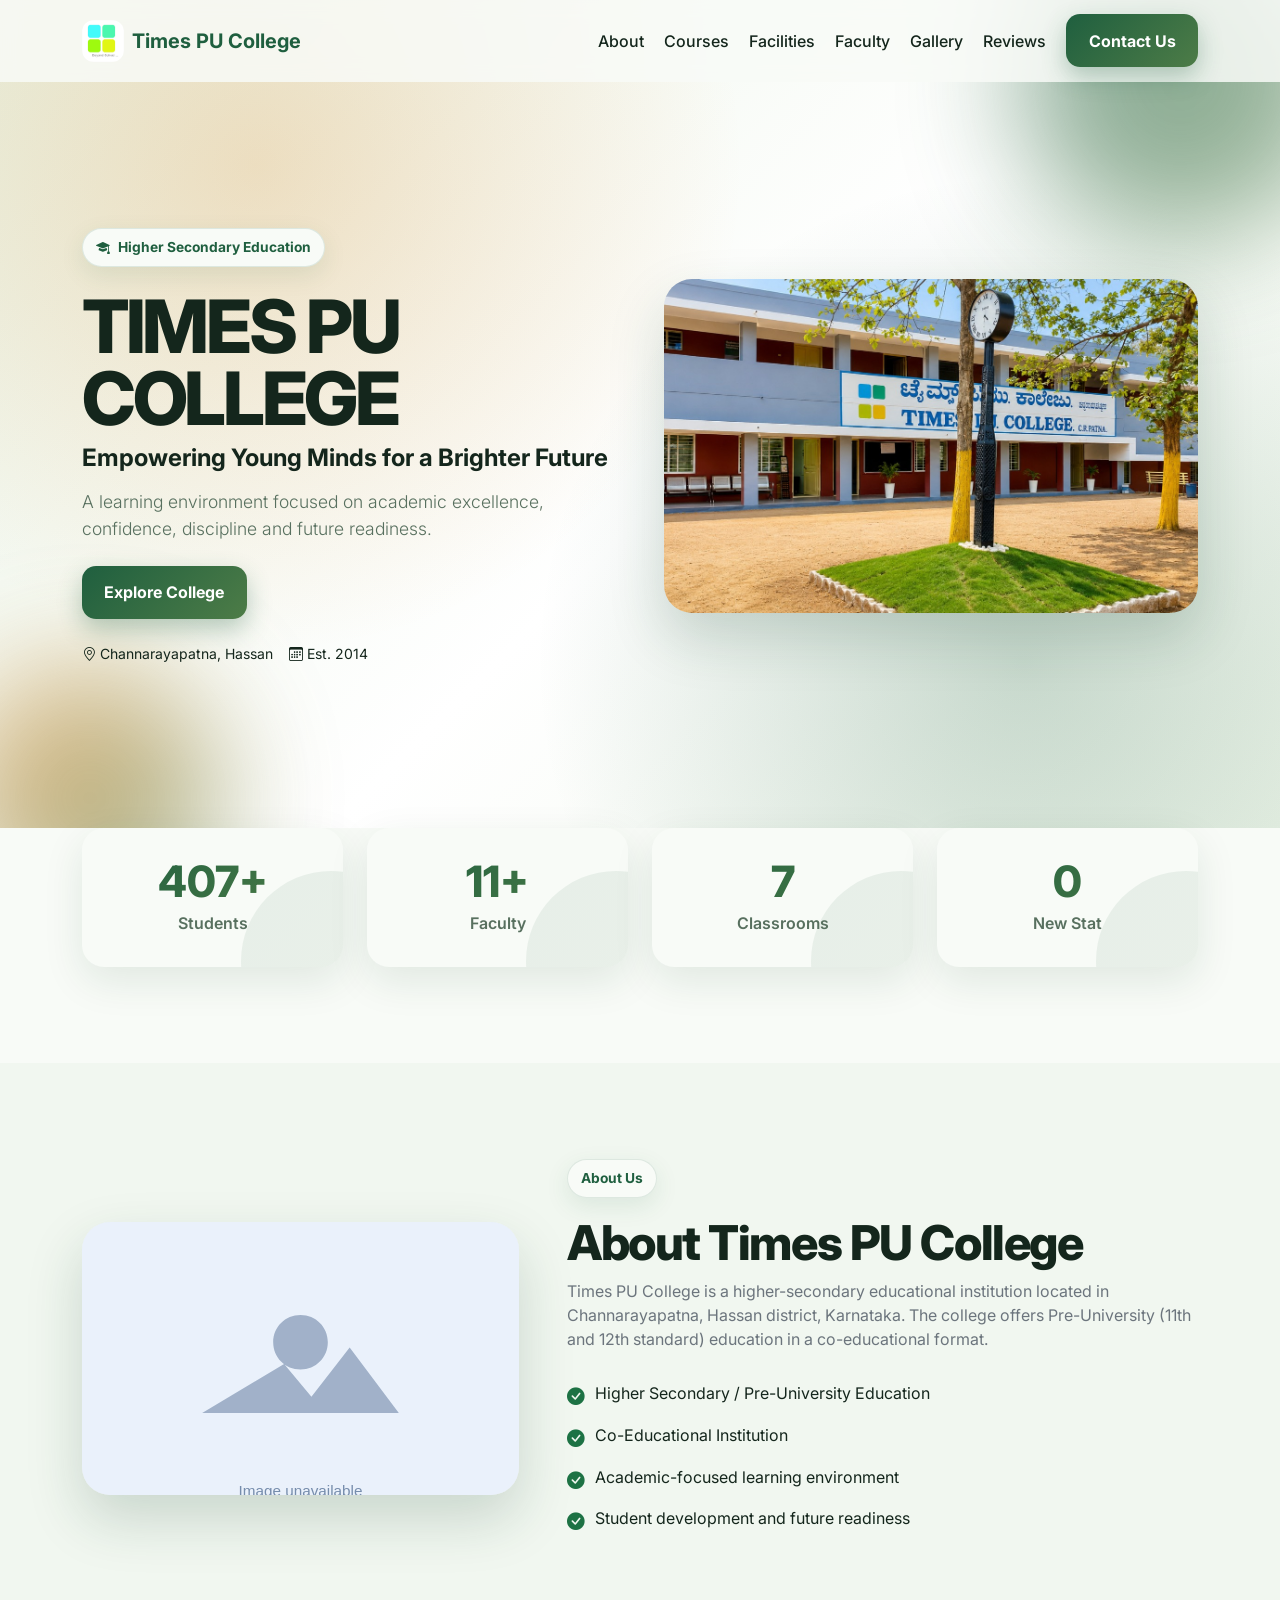
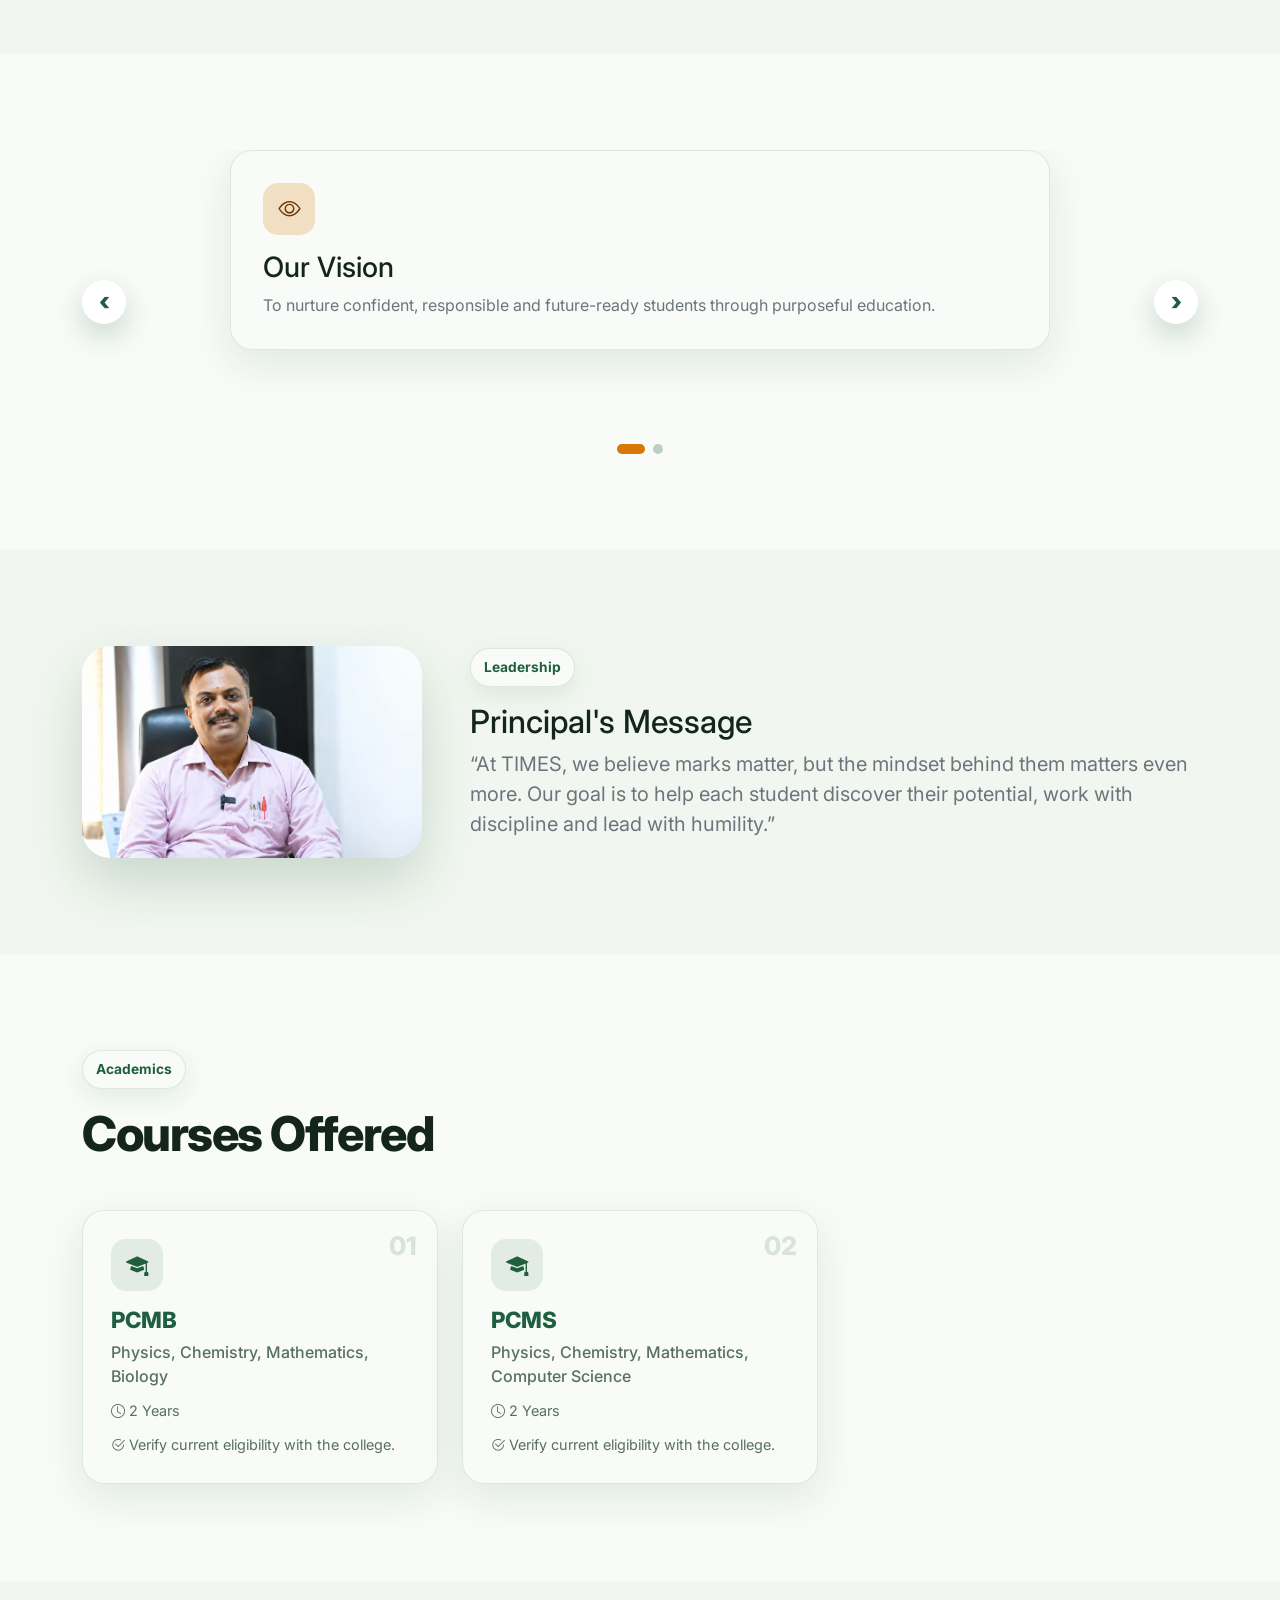
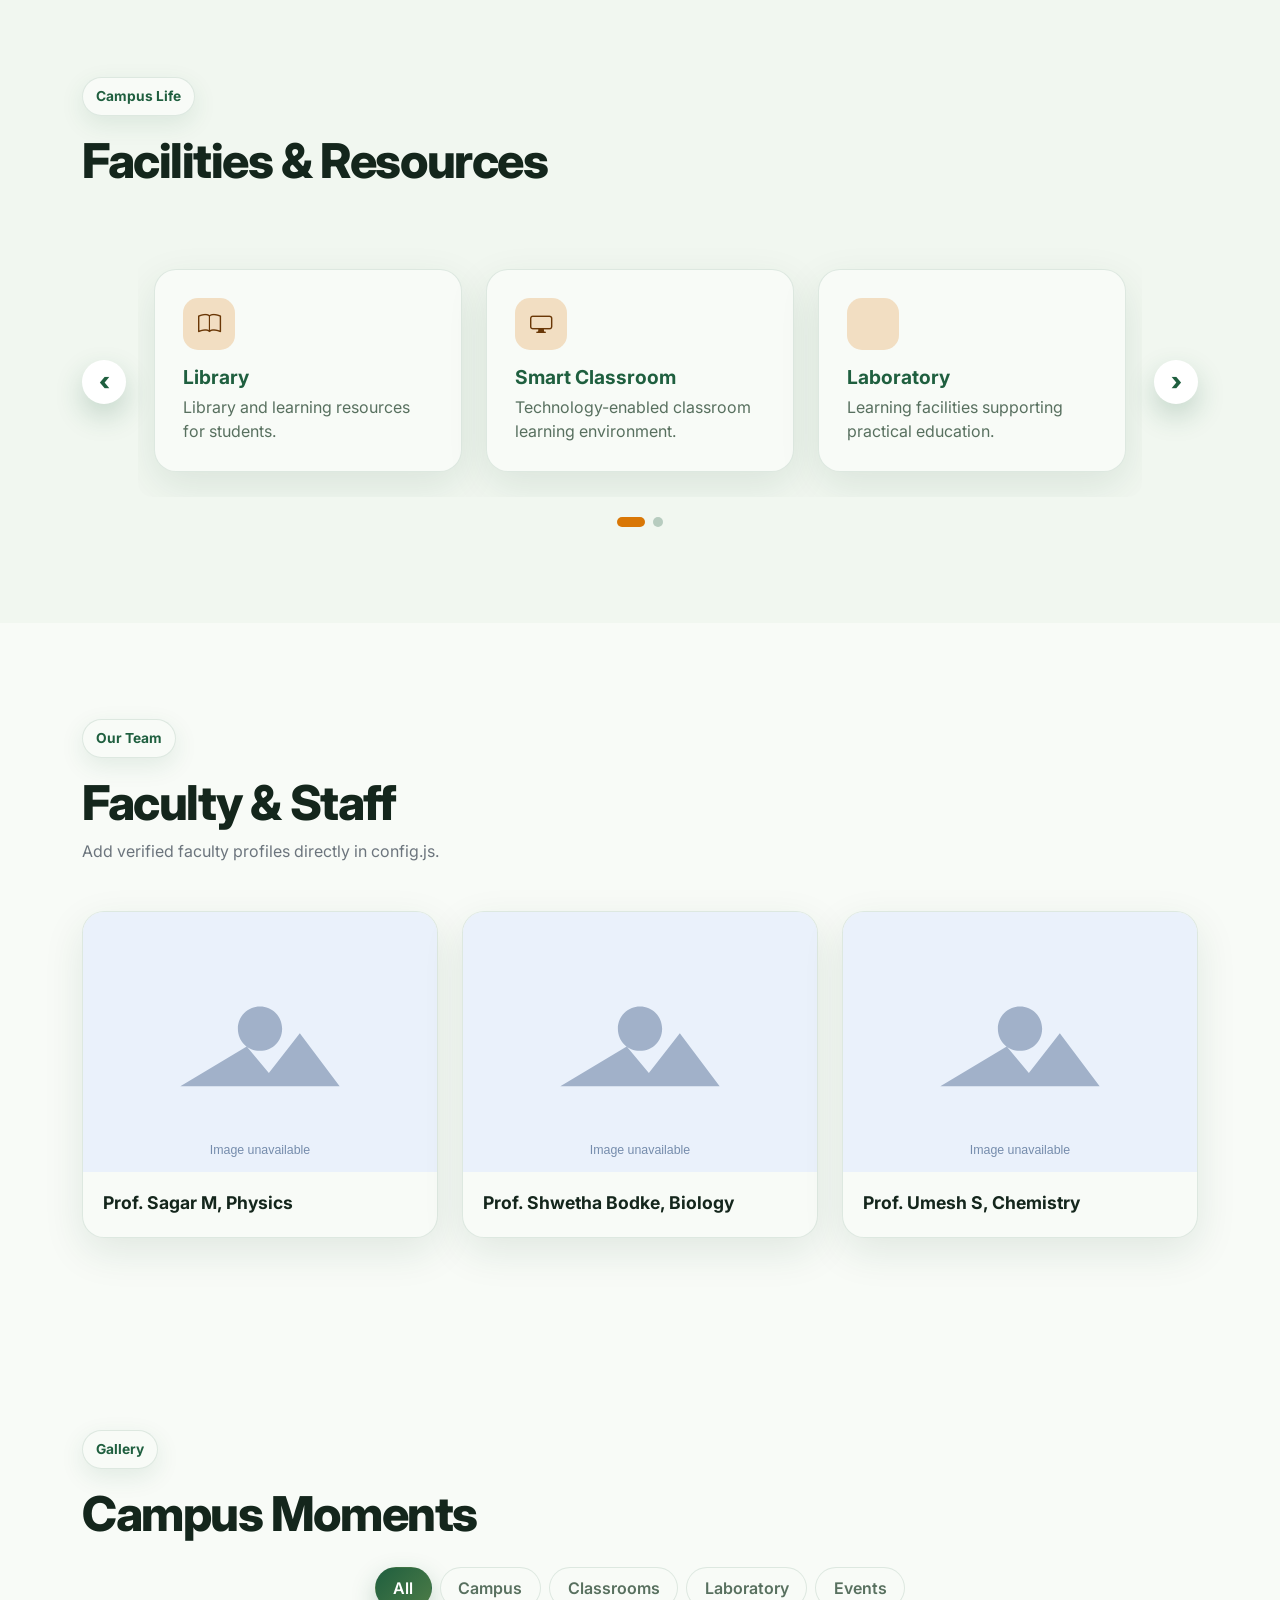
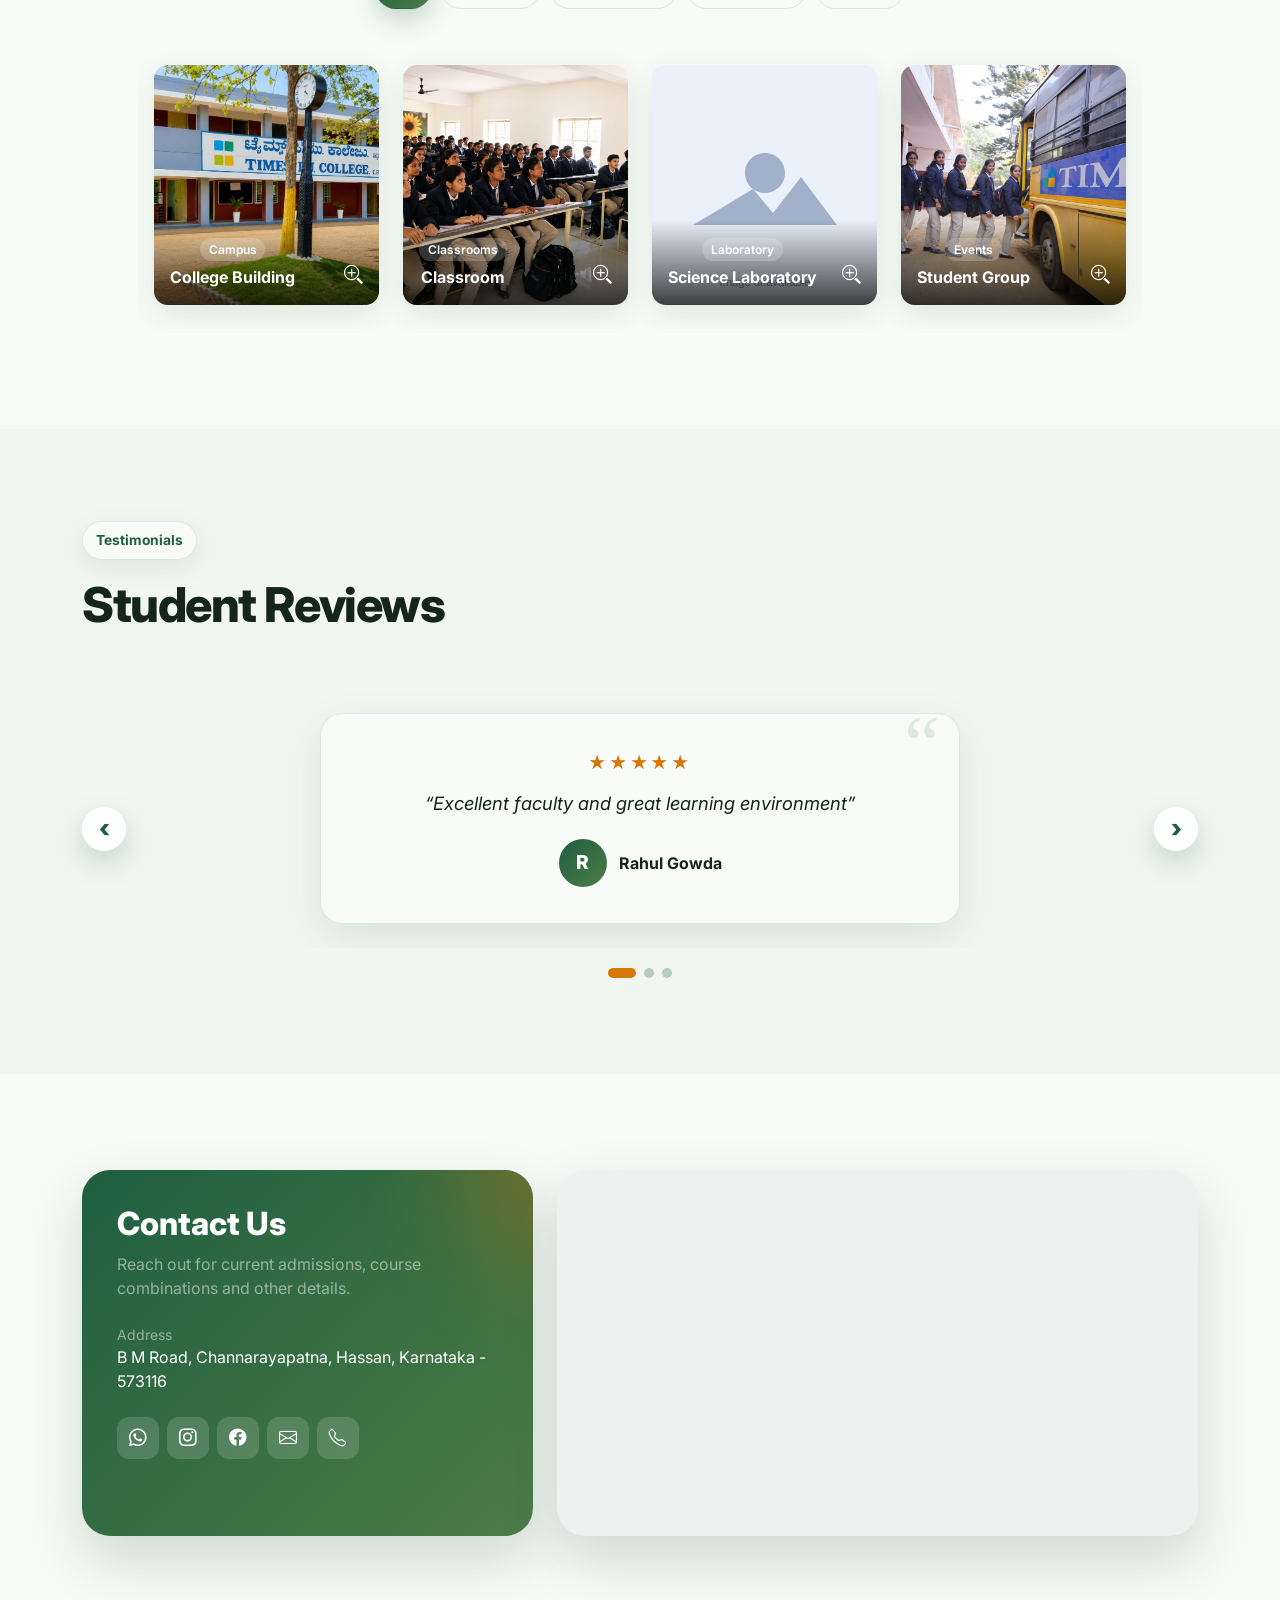
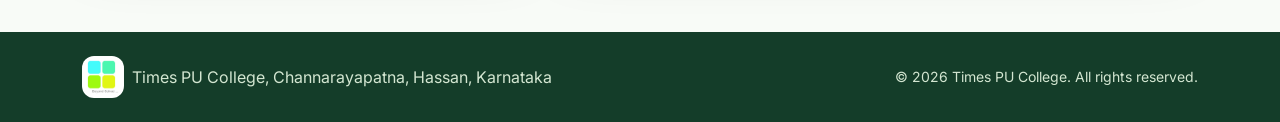
==== commit 6d3b927f: "Add files via upload" ====
--- a/index.html
+++ b/index.html
@@ -18,13 +18,32 @@
     <script src="config.js"></script>
     <script>
         (function () {
+            function isEmptyValue(v) {
+                if (v === undefined || v === null) return true;
+                if (Array.isArray(v)) return v.length === 0;
+                if (typeof v === "object") return Object.keys(v).length === 0;
+                if (typeof v === "string") return v.trim() === "";
+                return false;
+            }
+
             try {
                 var raw = localStorage.getItem("COLLEGE_PREVIEW_CONFIG");
                 if (raw) {
                     var preview = JSON.parse(raw);
                     if (preview && typeof preview === "object") {
-                        window.COLLEGE_CONFIG = preview;
-                        window.TIMES_PU_CONFIG = preview;
+                        // Merge preview on top of base config from config.js.
+                        // For any preview key that is empty (e.g. a stale
+                        // editor payload with `faculty: []`), fall back to
+                        // the base so newly added data still surfaces.
+                        var base = window.COLLEGE_CONFIG || {};
+                        var merged = {};
+                        Object.keys(base).forEach(function (k) { merged[k] = base[k]; });
+                        Object.keys(preview).forEach(function (k) {
+                            if (isEmptyValue(preview[k]) && !isEmptyValue(base[k])) return;
+                            merged[k] = preview[k];
+                        });
+                        window.COLLEGE_CONFIG = merged;
+                        window.TIMES_PU_CONFIG = merged;
                         window.__COLLEGE_PREVIEW__ = true;
                     }
                 }
@@ -77,26 +96,24 @@
     </nav>
 
     <!-- Hero -->
-    <header id="home" class="hero hero-bg-mode">
-        <div class="hero-bg-wrap" aria-hidden="true">
-            <img id="heroImage" class="hero-bg-image" alt="">
-            <div class="hero-bg-overlay"></div>
-        </div>
-        <div class="container">
-            <div class="row align-items-center g-5">
-                <div class="col-lg-6 reveal hero-content">
+    <header id="home" class="hero">
+        <div class="container">
+            <div class="row align-items-center g-4 g-lg-5">
+                <div class="col-7 col-lg-6 reveal hero-content">
                     <span class="eyebrow"><i class="bi bi-mortarboard-fill"></i> Higher Secondary Education</span>
                     <h1 id="heroTitle" class="mt-4"></h1>
                     <h3 id="heroSubtitle" class="fw-bold"></h3>
                     <p id="heroDescription" class="lead mt-3"></p>
                     <div class="d-flex flex-wrap gap-2 mt-4">
                         <a id="heroPrimaryBtn" class="btn btn-brand" href="#about"></a>
-                        <a id="heroSecondaryBtn" class="btn btn-gold" href="#contact"></a>
                     </div>
                     <div class="d-flex flex-wrap gap-3 small mt-4 hero-meta">
                         <span id="heroLocationWrap" class="d-none"><i class="bi bi-geo-alt me-1"></i><span id="heroLocation"></span></span>
                         <span id="heroEstYearWrap" class="d-none"><i class="bi bi-calendar3 me-1"></i>Est. <span id="heroEstYear"></span></span>
                     </div>
+                </div>
+                <div class="col-5 col-lg-6">
+                    <img id="heroImage" class="hero-image" alt="">
                 </div>
             </div>
         </div>
--- a/styles.css
+++ b/styles.css
@@ -1361,6 +1361,11 @@
         margin-top: 2rem;
     }
 
+    /* Hero image sits inline in the right column, so no extra top margin */
+    #heroImage {
+        margin-top: 0;
+    }
+
     .navbar-collapse {
         background: var(--page-bg);
         margin-top: 0.5rem;
@@ -1390,118 +1395,18 @@
 
 
 /* =========================================================
- * HERO — split-blur background (clear on left, blurred on right)
- * ========================================================= */
-
-.hero.hero-bg-mode {
-    padding: 9rem 0 5rem;
-    min-height: 88vh;
-}
-
-.hero.hero-bg-mode > .container {
-    position: relative;
-    z-index: 3;
-}
-
-.hero-bg-wrap {
-    position: absolute;
-    inset: 0;
-    overflow: hidden;
-    z-index: 0;
-    pointer-events: none;
-}
-
-.hero-bg-image {
-    position: absolute;
-    inset: 0;
-    width: 100%;
-    height: 100%;
-    object-fit: cover;
-    display: block;
-    transform-origin: center center;
-    animation: heroKenBurns 22s ease-in-out infinite alternate;
-    filter: saturate(1.05) contrast(1.02);
-    will-change: transform;
-    z-index: 0;
-}
-
-/* Soft light readability wash on the LEFT only — no primary-dark tint. */
-.hero-bg-overlay {
-    position: absolute;
-    inset: 0;
-    z-index: 1;
-    background: linear-gradient(to right,
-        rgba(255, 255, 255, 0.88) 0%,
-        rgba(255, 255, 255, 0.62) 25%,
-        rgba(255, 255, 255, 0.15) 50%,
-        rgba(255, 255, 255, 0.00) 68%);
-    pointer-events: none;
-}
-
-@keyframes heroKenBurns {
-    0%   { transform: scale(1.08) translate3d(0, 0, 0); }
-    50%  { transform: scale(1.16) translate3d(-2%, -1.5%, 0); }
-    100% { transform: scale(1.1)  translate3d(2%, 1.5%, 0); }
-}
-
-/* Hide default hero blob decorations when using the split-blur bg */
-.hero.hero-bg-mode::before,
-.hero.hero-bg-mode::after {
-    display: none;
-}
-
-/* Dark, readable text over the soft light overlay. */
-.hero.hero-bg-mode .hero-content h1 {
-    color: var(--ink);
-    text-shadow: 0 2px 14px rgba(255, 255, 255, 0.6);
-}
-
-.hero.hero-bg-mode .hero-content h3 {
-    color: var(--primary);
-    text-shadow: 0 2px 12px rgba(255, 255, 255, 0.5);
-}
-
-.hero.hero-bg-mode .hero-content .lead {
-    color: var(--muted);
-    max-width: 620px;
-}
-
-.hero.hero-bg-mode .hero-content .eyebrow {
-    background: rgba(255, 255, 255, 0.95);
-    color: var(--primary);
-    box-shadow: 0 8px 24px rgba(20, 40, 80, 0.15);
-}
-
-.hero.hero-bg-mode .hero-meta {
-    color: var(--muted);
-}
-
-.hero.hero-bg-mode .hero-meta .bi {
-    color: var(--primary);
-}
-
-@media (prefers-reduced-motion: reduce) {
-    .hero-bg-image {
-        animation: none !important;
-        transform: scale(1.06);
-    }
-}
-
-@media (max-width: 991px) {
-    /* On smaller screens content stacks over the full-width background:
-       fade the overlay top-to-bottom so text at the top still reads well. */
-    .hero-bg-overlay {
-        background: linear-gradient(to bottom,
-            rgba(255, 255, 255, 0.85) 0%,
-            rgba(255, 255, 255, 0.55) 40%,
-            rgba(255, 255, 255, 0.05) 80%);
-    }
-}
-
-@media (max-width: 575px) {
-    .hero.hero-bg-mode {
-        padding: 7rem 0 3rem;
-        min-height: 72vh;
+ * HERO IMAGE — responsive aspect ratio for the right column
+ * ========================================================= */
+
+/* Portrait on narrow viewports (image column is only ~5/12 wide),
+   landscape on desktop (image column is 6/12). */
+#heroImage {
+    aspect-ratio: 4 / 5;
+}
+
+@media (min-width: 992px) {
+    #heroImage {
+        aspect-ratio: 16 / 10;
     }
 }
 
@@ -1513,19 +1418,52 @@
 .section-carousel {
     position: relative;
     padding: 0 3.5rem;
+    /* Let vertical page scroll pass through while Bootstrap handles
+       horizontal swipes — natural touch feel on Android and iOS. */
+    touch-action: pan-y;
 }
 
 .section-carousel .carousel-inner {
     overflow: hidden;
     border-radius: var(--radius-md);
-}
-
-/* Smoother slide animation with subtle inertia and a soft cross-fade
-   so items feel polished at fast intervals. */
+    /* Own compositor layer prevents mobile paint flicker mid-swipe. */
+    transform: translateZ(0);
+    /* Height is measured and pinned by JS (see equalizeCarouselHeight)
+       so slides with different content don't cause layout jumps. */
+    transition: min-height 0.35s ease;
+}
+
+/* One uniform, smooth transition on every device — no mobile override.
+   Duration is long enough to look live, short enough not to lag. */
 .section-carousel .carousel-item {
     transition:
-        transform 0.75s cubic-bezier(0.65, 0, 0.35, 1),
+        transform 0.8s cubic-bezier(0.22, 0.61, 0.36, 1),
         opacity 0.55s ease;
+    will-change: transform, opacity;
+    transform: translate3d(0, 0, 0);
+    backface-visibility: hidden;
+    -webkit-backface-visibility: hidden;
+}
+
+/* Make every slide fill the pinned inner height so short slides don't
+   collapse and long slides don't push the inner mid-transition. */
+.section-carousel .carousel-item {
+    min-height: 100%;
+}
+
+/* JS-only measurement helper: stack all slides in the same box so we
+   can read each one's natural height, then remove the class. */
+.section-carousel .carousel-inner.is-measuring-heights > .carousel-item {
+    display: block !important;
+    position: absolute !important;
+    top: 0 !important;
+    left: 0 !important;
+    right: 0 !important;
+    bottom: auto !important;
+    visibility: hidden !important;
+    transition: none !important;
+    transform: none !important;
+    opacity: 0 !important;
 }
 
 .section-carousel .carousel-item.active,
@@ -1680,7 +1618,10 @@
     .reviews-carousel .review-card {
         padding: 1.5rem 1.25rem;
     }
-}
-
-
-
+    .section-carousel .carousel-item > .row {
+        padding: 0.5rem 0.25rem 1rem;
+    }
+}
+
+
+
